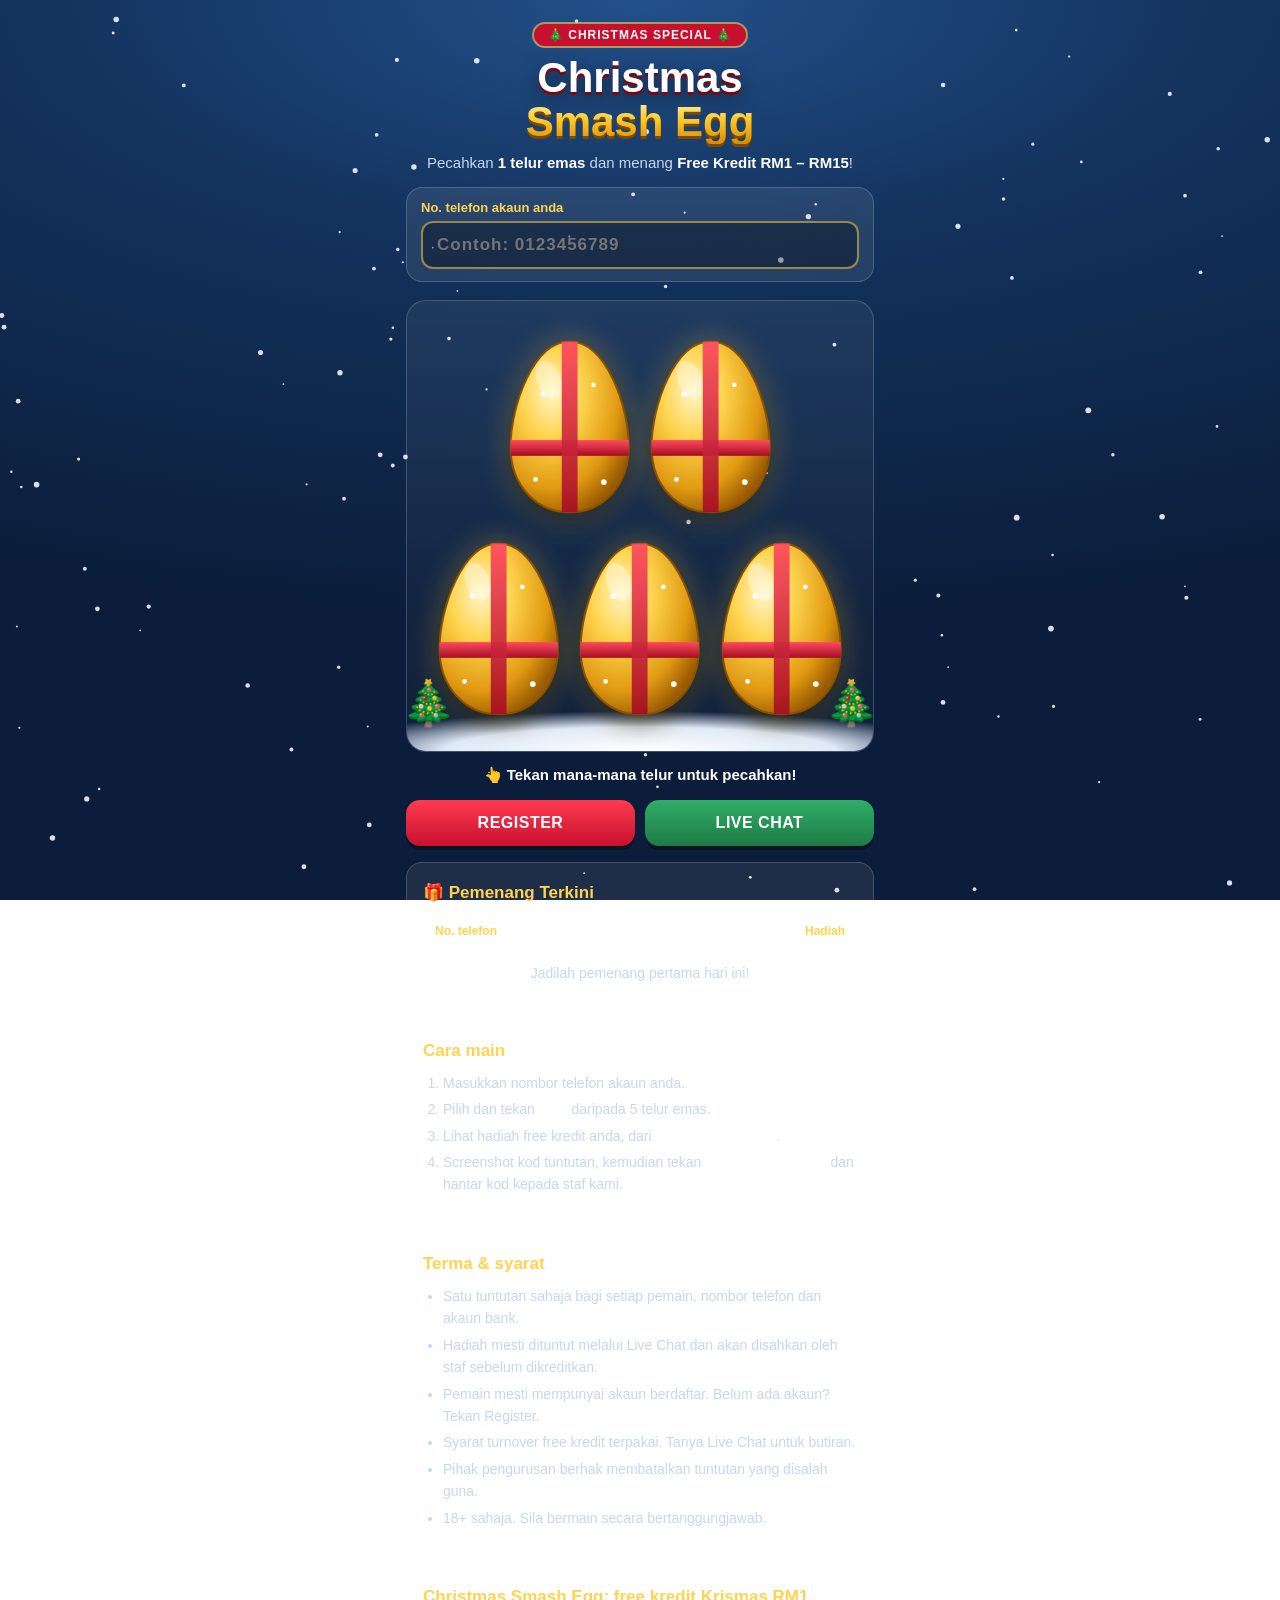
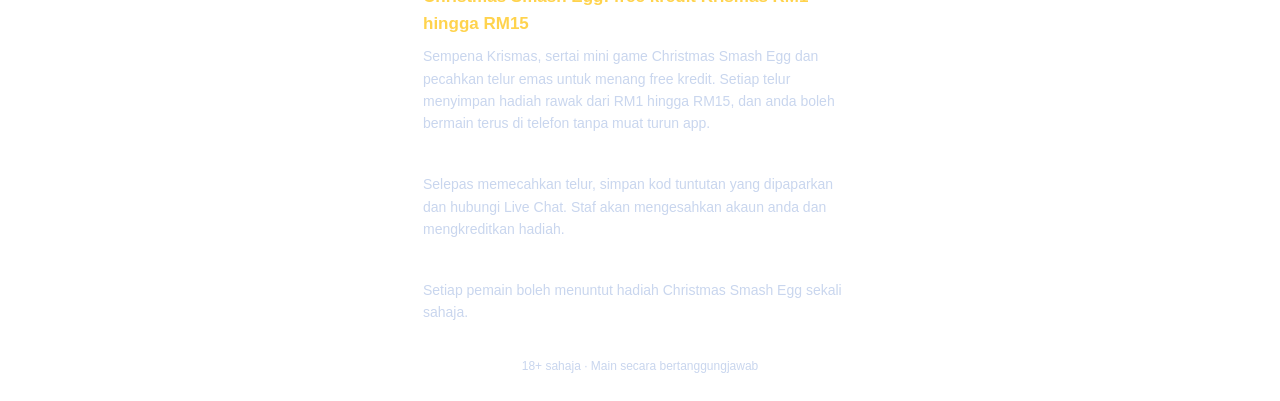
==== index.html @ 94549785 "Add backend: player list, one claim per phone, server-side prizes, admin page Co-Authored-By: Claude" ====
<!DOCTYPE html>
<html lang="ms">
<head>
  <meta charset="UTF-8">
  <meta name="viewport" content="width=device-width, initial-scale=1, viewport-fit=cover">
  <title>Christmas Smash Egg – Menang Free Kredit RM1 hingga RM15</title>
  <meta name="description" content="Main Christmas Smash Egg: pecahkan satu telur emas Krismas dan menang free kredit RM1 hingga RM15. Tuntut hadiah anda melalui Live Chat. Satu tuntutan bagi setiap pemain.">
  <meta name="robots" content="index, follow">
  <meta property="og:type" content="website">
  <meta property="og:title" content="Christmas Smash Egg – Menang Free Kredit RM1 hingga RM15">
  <meta property="og:description" content="Pecahkan telur emas Krismas dan menang free kredit RM1 hingga RM15.">
  <meta name="theme-color" content="#0b1d3a">
  <link rel="icon" href="data:image/svg+xml,%3Csvg xmlns='http://www.w3.org/2000/svg' viewBox='0 0 100 140'%3E%3Cpath d='M50 5C78 5 95 55 95 85c0 30-20 50-45 50S5 115 5 85C5 55 22 5 50 5z' fill='%23f5c242'/%3E%3Crect x='5' y='70' width='90' height='14' fill='%23c8102e'/%3E%3C/svg%3E">
  <link rel="stylesheet" href="styles.css">
</head>
<body>
  <canvas id="snow" aria-hidden="true"></canvas>

  <main class="app">
    <header class="top">
      <div class="brand" id="brand"></div>
      <p class="kicker">🎄 CHRISTMAS SPECIAL 🎄</p>
      <h1>Christmas <span>Smash Egg</span></h1>
      <p class="sub">Pecahkan <b>1 telur emas</b> dan menang <b>Free Kredit RM1 – RM15</b>!</p>
    </header>

    <!-- Shared gradients for the eggs. -->
    <svg width="0" height="0" class="defs" aria-hidden="true">
      <defs>
        <radialGradient id="gold" cx="35%" cy="30%" r="75%">
          <stop offset="0" stop-color="#fff6c7"/>
          <stop offset=".35" stop-color="#ffd34d"/>
          <stop offset=".75" stop-color="#e09a12"/>
          <stop offset="1" stop-color="#9a5a00"/>
        </radialGradient>
        <linearGradient id="ribbon" x1="0" y1="0" x2="0" y2="1">
          <stop offset="0" stop-color="#ff4a5f"/>
          <stop offset="1" stop-color="#a50d22"/>
        </linearGradient>
        <clipPath id="topHalf"><path d="M0 0H100V68L88 76 76 64 64 78 52 63 40 77 28 64 16 76 0 66Z"/></clipPath>
        <clipPath id="bottomHalf"><path d="M0 66L16 76 28 64 40 77 52 63 64 78 76 64 88 76 100 68V140H0Z"/></clipPath>
        <g id="eggArt">
          <path d="M50 5C78 5 95 55 95 85c0 30-20 50-45 50S5 115 5 85C5 55 22 5 50 5z" fill="url(#gold)" stroke="#8a5200" stroke-width="1.5"/>
          <rect x="5" y="80" width="90" height="12" fill="url(#ribbon)"/>
          <rect x="44" y="5" width="12" height="130" fill="url(#ribbon)" opacity=".92"/>
          <circle cx="30" cy="45" r="2.2" fill="#fff"/><circle cx="68" cy="38" r="1.8" fill="#fff"/>
          <circle cx="24" cy="110" r="1.8" fill="#fff"/><circle cx="76" cy="112" r="2.2" fill="#fff"/>
          <ellipse cx="34" cy="34" rx="9" ry="15" fill="#fff" opacity=".35" transform="rotate(-20 34 34)"/>
        </g>
      </defs>
    </svg>

    <p class="demo" id="demo" hidden>MOD PRATONTON: semua nombor boleh main dan hadiah tidak disimpan.</p>

    <form class="phone" id="phoneForm" novalidate>
      <label for="phone">No. telefon akaun anda</label>
      <input id="phone" type="tel" inputmode="numeric" autocomplete="tel" placeholder="Contoh: 0123456789" maxlength="13">
      <p class="phone-err" id="phoneErr" role="alert"></p>
    </form>

    <section class="stage" id="stage" aria-label="Pilih satu telur">
      <div class="tree left" aria-hidden="true">🎄</div>
      <div class="tree right" aria-hidden="true">🎄</div>
      <div class="eggs" id="eggs">
        <button class="egg" type="button" data-i="0" aria-label="Pecahkan telur 1"></button>
        <button class="egg" type="button" data-i="1" aria-label="Pecahkan telur 2"></button>
        <button class="egg" type="button" data-i="2" aria-label="Pecahkan telur 3"></button>
        <button class="egg" type="button" data-i="3" aria-label="Pecahkan telur 4"></button>
        <button class="egg" type="button" data-i="4" aria-label="Pecahkan telur 5"></button>
      </div>
      <svg class="hammer" id="hammer" viewBox="0 0 120 120" aria-hidden="true">
        <rect x="52" y="40" width="12" height="74" rx="5" fill="#8b4a1c" stroke="#5a2d0c" stroke-width="2"/>
        <rect x="18" y="14" width="80" height="34" rx="8" fill="#c8102e" stroke="#7a0712" stroke-width="2"/>
        <rect x="18" y="14" width="14" height="34" rx="5" fill="#ffd34d"/>
        <rect x="84" y="14" width="14" height="34" rx="5" fill="#ffd34d"/>
        <circle cx="58" cy="31" r="6" fill="#fff"/>
      </svg>
      <div class="ground" aria-hidden="true"></div>
    </section>

    <p class="status" id="status" role="status">👆 Tekan mana-mana telur untuk pecahkan!</p>

    <section class="claimed" id="claimed" hidden>
      <p>Anda sudah smash telur Krismas.</p>
      <p class="claimed-prize">Hadiah anda: <b id="claimedAmount"></b></p>
      <p>No. telefon: <b id="claimedPhone"></b></p>
      <p>Kod tuntutan: <b id="claimedCode" class="code"></b></p>
      <a class="btn gold" id="claimedBtn" target="_blank" rel="noopener">CLAIM AT LIVE CHAT</a>
      <button class="other" type="button" id="otherNumber">Guna nombor telefon lain</button>
    </section>

    <div class="actions">
      <a class="btn red" id="registerBtn" target="_blank" rel="noopener">REGISTER</a>
      <a class="btn green" id="chatBtn" target="_blank" rel="noopener">LIVE CHAT</a>
    </div>

    <section class="card winners" aria-labelledby="winnersTitle">
      <h2 id="winnersTitle">🎁 Pemenang Terkini</h2>
      <div class="win-head"><span>No. telefon</span><span>Hadiah</span></div>
      <div class="win-window"><ul class="win-list" id="winList"></ul></div>
      <p class="win-empty" id="winEmpty" hidden>Jadilah pemenang pertama hari ini!</p>
    </section>

    <section class="card how">
      <h2>Cara main</h2>
      <ol>
        <li>Masukkan nombor telefon akaun anda.</li>
        <li>Pilih dan tekan <b>satu</b> daripada 5 telur emas.</li>
        <li>Lihat hadiah free kredit anda, dari <b>RM1 hingga RM15</b>.</li>
        <li>Screenshot kod tuntutan, kemudian tekan <b>Claim at Live Chat</b> dan hantar kod kepada staf kami.</li>
      </ol>
    </section>

    <section class="card terms">
      <h2>Terma &amp; syarat</h2>
      <ul>
        <li>Satu tuntutan sahaja bagi setiap pemain, nombor telefon dan akaun bank.</li>
        <li>Hadiah mesti dituntut melalui Live Chat dan akan disahkan oleh staf sebelum dikreditkan.</li>
        <li>Pemain mesti mempunyai akaun berdaftar. Belum ada akaun? Tekan Register.</li>
        <li>Syarat turnover free kredit terpakai. Tanya Live Chat untuk butiran.</li>
        <li>Pihak pengurusan berhak membatalkan tuntutan yang disalah guna.</li>
        <li>18+ sahaja. Sila bermain secara bertanggungjawab.</li>
      </ul>
    </section>

    <section class="card seo">
      <h2>Christmas Smash Egg: free kredit Krismas RM1 hingga RM15</h2>
      <p>Sempena Krismas, sertai mini game Christmas Smash Egg dan pecahkan telur emas untuk menang free kredit. Setiap telur menyimpan hadiah rawak dari RM1 hingga RM15, dan anda boleh bermain terus di telefon tanpa muat turun app.</p>
      <h3>Bagaimana cara tuntut free kredit Krismas?</h3>
      <p>Selepas memecahkan telur, simpan kod tuntutan yang dipaparkan dan hubungi Live Chat. Staf akan mengesahkan akaun anda dan mengkreditkan hadiah.</p>
      <h3>Berapa kali boleh main?</h3>
      <p>Setiap pemain boleh menuntut hadiah Christmas Smash Egg sekali sahaja.</p>
    </section>

    <footer class="foot">18+ sahaja · Main secara bertanggungjawab</footer>
  </main>

  <!-- Prize pop-up -->
  <div class="modal" id="modal" hidden>
    <div class="modal-box" role="dialog" aria-modal="true" aria-labelledby="modalTitle">
      <p class="modal-kicker">🎉 TAHNIAH! 🎉</p>
      <h2 id="modalTitle">Anda menang</h2>
      <p class="prize" id="prize">RM0</p>
      <p class="modal-sub">Free Kredit Krismas</p>
      <p class="code-line">No. telefon: <b id="modalPhone"></b></p>
      <p class="code-line">Kod tuntutan: <b id="code" class="code"></b></p>
      <p class="hint">Screenshot skrin ini dan hantar kod kepada Live Chat untuk tuntut.</p>
      <a class="btn gold" id="claimBtn" target="_blank" rel="noopener">CLAIM AT LIVE CHAT</a>
      <button class="close" type="button" id="closeModal">Tutup</button>
    </div>
  </div>

  <div class="fx" id="fx" aria-hidden="true"></div>

  <script src="config.js"></script>
  <script src="game.js"></script>
</body>
</html>
---- styles.css ----
:root {
  --night: #0b1d3a;
  --night-2: #13325c;
  --red: #c8102e;
  --red-dark: #7a0712;
  --green: #1d7a46;
  --gold: #ffd34d;
  --gold-grad: linear-gradient(180deg, #fff2a8, #ffc928 45%, #d98a00);
  --text: #fff;
  --muted: #c9d6ee;
  --card: rgba(255, 255, 255, .08);
  --line: rgba(255, 255, 255, .18);
}

* { box-sizing: border-box; margin: 0; padding: 0; }
body {
  min-height: 100vh;
  font-family: "Segoe UI", Arial, Helvetica, sans-serif;
  color: var(--text);
  background: radial-gradient(120% 70% at 50% 0%, #22508a 0%, var(--night-2) 40%, var(--night) 100%) fixed;
  -webkit-tap-highlight-color: transparent;
}
a { color: inherit; text-decoration: none; }
button { font: inherit; color: inherit; border: 0; background: none; cursor: pointer; }
.defs { position: absolute; }

#snow { position: fixed; inset: 0; width: 100%; height: 100%; pointer-events: none; z-index: 0; }

.app { position: relative; z-index: 1; max-width: 500px; margin: 0 auto; padding: 18px 16px calc(28px + env(safe-area-inset-bottom)); }

/* ---------- Header ---------- */
.top { text-align: center; }
.brand { min-height: 0; margin-bottom: 6px; font-size: 22px; font-weight: 900; letter-spacing: 1px; color: var(--gold); }
.brand img { height: 52px; width: auto; margin: 0 auto; display: block; }
.kicker { display: inline-block; padding: 4px 14px; border-radius: 20px; background: var(--red); font-size: 12px; font-weight: 800; letter-spacing: 1px; box-shadow: 0 0 0 2px rgba(255, 211, 77, .6); }
h1 { margin-top: 10px; font-size: clamp(30px, 9vw, 42px); font-weight: 900; line-height: 1.05; text-shadow: 0 3px 0 var(--red-dark), 0 6px 18px rgba(0, 0, 0, .5); }
h1 span { display: block; background: var(--gold-grad); -webkit-background-clip: text; background-clip: text; color: transparent; text-shadow: none; filter: drop-shadow(0 3px 0 #7a4a00); }
.sub { margin-top: 10px; font-size: 15px; color: var(--muted); }
.sub b { color: #fff; }

/* ---------- Stage ---------- */
.stage { position: relative; margin-top: 18px; padding: 34px 6px 26px; border-radius: 20px; background: linear-gradient(180deg, rgba(255, 255, 255, .06), rgba(255, 255, 255, .02)); border: 1px solid var(--line); overflow: hidden; }
.tree { position: absolute; bottom: 22px; font-size: 44px; opacity: .9; }
.tree.left { left: -6px; }
.tree.right { right: -6px; }
.ground { position: absolute; left: 0; right: 0; bottom: 0; height: 40px; background: radial-gradient(70% 100% at 50% 100%, #fff 0%, #dfe9f7 60%, rgba(223, 233, 247, 0) 100%); }
/* 5 eggs: 2 on the first row, 3 on the second. */
.eggs { position: relative; z-index: 2; display: grid; grid-template-columns: repeat(6, minmax(0, 1fr)); column-gap: 10px; row-gap: 14px; padding: 0 20px; }
.egg { grid-column: span 2; }
.egg:nth-child(1) { grid-column: 2 / 4; }
.egg:nth-child(2) { grid-column: 4 / 6; }
.egg:nth-child(4) { animation-delay: 1.2s; }
.egg:nth-child(5) { animation-delay: 1.6s; }

.egg { position: relative; display: block; width: 100%; aspect-ratio: 100 / 140; transition: transform .15s, opacity .4s, filter .4s; animation: float 2.6s ease-in-out infinite; }
.egg:nth-child(2) { animation-delay: .4s; }
.egg:nth-child(3) { animation-delay: .8s; }
.egg svg { width: 100%; height: 100%; overflow: visible; filter: drop-shadow(0 8px 10px rgba(0, 0, 0, .45)) drop-shadow(0 0 14px rgba(255, 211, 77, .35)); }
.egg:not(:disabled):hover { transform: translateY(-4px) scale(1.04); }
.egg:focus-visible { outline: 3px solid var(--gold); outline-offset: 4px; border-radius: 50%; }
.egg:disabled { cursor: default; }
.egg.picked { animation: none; }
.egg.faded { opacity: .35; filter: grayscale(.6); animation: none; }
@keyframes float { 50% { transform: translateY(-6px); } }

.crack { stroke-dasharray: 60; stroke-dashoffset: 60; transition: stroke-dashoffset .18s; }
.egg.crack1 .c1, .egg.crack2 .c1, .egg.crack2 .c2, .egg.crack3 .c1, .egg.crack3 .c2, .egg.crack3 .c3 { stroke-dashoffset: 0; }
.egg.shake { animation: shake .26s; }
@keyframes shake { 20% { transform: rotate(-7deg); } 45% { transform: rotate(6deg); } 70% { transform: rotate(-3deg); } }

.half { transform-box: fill-box; transition: transform .6s cubic-bezier(.2, .8, .3, 1), opacity .6s; }
/* The whole egg shows until it breaks; the two halves take over after. */
.half { visibility: hidden; }
.egg.broken .half { visibility: visible; }
.egg.broken .whole, .egg.broken .cracks { visibility: hidden; }
.egg.broken .half.top { transform-origin: 0% 100%; transform: translate(-14px, -34px) rotate(-38deg); }
.egg.broken .half.bottom { transform: translateY(4px); }
.egg.broken::after { content: ""; position: absolute; left: 50%; top: 48%; width: 120%; aspect-ratio: 1; transform: translate(-50%, -50%); border-radius: 50%; background: radial-gradient(circle, rgba(255, 240, 160, .85), rgba(255, 211, 77, .25) 45%, transparent 70%); z-index: -1; animation: glow 1.6s ease-in-out infinite alternate; }
@keyframes glow { to { opacity: .55; transform: translate(-50%, -50%) scale(1.1); } }

.hammer { position: absolute; z-index: 3; opacity: 0; pointer-events: none; transform-origin: 20% 90%; transform: rotate(35deg); transition: opacity .2s; filter: drop-shadow(0 6px 6px rgba(0, 0, 0, .4)); }
.hammer.show { opacity: 1; }
.hammer.swing { animation: swing .4s ease-in; }
@keyframes swing { 0% { transform: rotate(35deg); } 50% { transform: rotate(-35deg); } 60% { transform: rotate(-30deg); } 100% { transform: rotate(35deg); } }

/* ---------- Phone field ---------- */
.phone { margin-top: 16px; padding: 12px 14px; border-radius: 16px; background: var(--card); border: 1px solid var(--line); }
.phone label { display: block; margin-bottom: 6px; font-size: 13px; font-weight: 800; color: var(--gold); }
.phone input { width: 100%; padding: 12px 14px; border-radius: 12px; border: 2px solid rgba(255, 211, 77, .55); background: rgba(0, 0, 0, .3); color: #fff; font-size: 17px; font-weight: 700; letter-spacing: 1px; outline: none; }
.phone input:focus { border-color: var(--gold); box-shadow: 0 0 0 3px rgba(255, 211, 77, .25); }
.phone input:disabled { opacity: .75; }
.phone-err { margin-top: 6px; font-size: 13px; color: #ffb3bd; }
.phone-err:empty { display: none; }
.phone.nudge { animation: nudge .35s; }
@keyframes nudge { 25% { transform: translateX(-6px); } 75% { transform: translateX(6px); } }

/* ---------- Recent winners ---------- */
.win-head, .win-list li { display: flex; justify-content: space-between; align-items: center; padding: 8px 12px; }
.win-head { font-size: 12px; font-weight: 800; color: var(--gold); border-bottom: 1px solid var(--line); }
.win-window { max-height: 200px; overflow: hidden; }
.win-window[hidden] { display: none; }
.win-list { list-style: none; padding: 0; }
.win-list li { margin: 0; border-bottom: 1px dashed rgba(255, 255, 255, .12); font-size: 15px; color: #fff; font-family: Consolas, "Segoe UI", monospace; }
.win-list li b { color: var(--gold); font-size: 16px; }
.win-list li.you { background: rgba(255, 211, 77, .15); border-radius: 10px; }
.win-list em { margin-left: 6px; padding: 1px 8px; border-radius: 8px; background: var(--red); font-style: normal; font-size: 11px; font-family: "Segoe UI", Arial, sans-serif; }
.win-list.scroll { animation: ticker linear infinite; }
@keyframes ticker { to { transform: translateY(-50%); } }
.win-empty { padding: 12px 0 2px; text-align: center; }

.status { margin-top: 14px; text-align: center; font-size: 15px; font-weight: 700; }

/* ---------- Buttons ---------- */
.btn { display: block; padding: 14px 10px; border-radius: 14px; text-align: center; font-size: 16px; font-weight: 900; letter-spacing: .5px; box-shadow: 0 4px 0 rgba(0, 0, 0, .35); transition: transform .1s; }
.btn:active { transform: translateY(2px); box-shadow: 0 2px 0 rgba(0, 0, 0, .35); }
.btn.gold { background: var(--gold-grad); color: #5a2d00; }
.btn.red { background: linear-gradient(180deg, #ff3b50, var(--red)); }
.btn.green { background: linear-gradient(180deg, #2fae66, var(--green)); }
.actions { display: grid; grid-template-columns: 1fr 1fr; gap: 10px; margin-top: 16px; }

.claimed { margin-top: 14px; padding: 14px; border-radius: 16px; text-align: center; background: rgba(200, 16, 46, .25); border: 1px solid rgba(255, 211, 77, .5); font-size: 14px; display: grid; gap: 6px; }
.claimed[hidden] { display: none; }
.claimed-prize b { font-size: 22px; color: var(--gold); }
.code { padding: 2px 8px; border-radius: 6px; background: rgba(0, 0, 0, .35); font-family: Consolas, monospace; letter-spacing: 1px; color: var(--gold); }
.claimed .btn { margin-top: 6px; }

/* ---------- Info cards ---------- */
.card { margin-top: 16px; padding: 16px; border-radius: 16px; background: var(--card); border: 1px solid var(--line); font-size: 14px; line-height: 1.6; color: var(--muted); }
.card h2 { margin-bottom: 8px; font-size: 17px; color: var(--gold); }
.card h3 { margin: 12px 0 4px; font-size: 14px; color: #fff; }
.card ol, .card ul { padding-left: 20px; }
.card li { margin-bottom: 4px; }
.card b { color: #fff; }
.foot { margin-top: 18px; text-align: center; font-size: 12px; color: var(--muted); }

/* ---------- Prize pop-up ---------- */
.modal { position: fixed; inset: 0; z-index: 20; display: grid; place-items: center; padding: 16px; background: rgba(4, 10, 24, .75); }
.modal[hidden] { display: none; }
.modal-box { position: relative; width: 100%; max-width: 360px; padding: 26px 20px 18px; border-radius: 22px; text-align: center; background: linear-gradient(180deg, #d4143a, #7a0712); border: 3px solid var(--gold); box-shadow: 0 0 0 6px rgba(255, 211, 77, .25), 0 20px 50px rgba(0, 0, 0, .6); animation: pop .45s cubic-bezier(.2, 1.4, .4, 1); }
@keyframes pop { from { transform: scale(.6); opacity: 0; } }
.modal-kicker { font-size: 14px; font-weight: 900; letter-spacing: 1px; color: var(--gold); }
.modal-box h2 { margin-top: 4px; font-size: 20px; }
.prize { margin: 6px 0 0; font-size: 64px; font-weight: 900; line-height: 1; background: var(--gold-grad); -webkit-background-clip: text; background-clip: text; color: transparent; filter: drop-shadow(0 3px 0 #5a2d00); }
.modal-sub { font-size: 15px; font-weight: 700; }
.code-line { margin-top: 14px; font-size: 14px; }
.hint { margin: 8px 0 14px; font-size: 12.5px; color: #ffe1e5; }
.close { margin-top: 10px; padding: 8px 20px; font-size: 14px; color: #ffe1e5; text-decoration: underline; }

/* ---------- Effects ---------- */
.fx { position: fixed; inset: 0; pointer-events: none; z-index: 15; }
.bit { position: fixed; width: 14px; height: 14px; margin: -7px 0 0 -7px; animation: fly 1.2s cubic-bezier(.2, .7, .4, 1) forwards; }
.bit.coin { border-radius: 50%; background: radial-gradient(circle at 35% 35%, #fff6c7, #ffc928 50%, #b37400); }
.bit.star { width: auto; height: auto; font-size: 16px; color: #fff3b0; }
@keyframes fly { to { transform: translate(var(--dx), calc(var(--dy) + 140px)) rotate(360deg); opacity: 0; } }
.pop-amount { position: fixed; transform: translate(-50%, -50%); font-size: 34px; font-weight: 900; color: var(--gold); text-shadow: 0 3px 0 #5a2d00, 0 0 18px rgba(255, 211, 77, .8); animation: rise 1.6s ease-out forwards; }
@keyframes rise { to { transform: translate(-50%, -150%); opacity: 0; } }

@media (prefers-reduced-motion: reduce) {
  .egg, .egg.shake, .egg.broken::after { animation: none; }
  .half, .crack { transition: none; }
}

.demo { margin-top: 12px; padding: 8px 12px; border-radius: 10px; background: #ffd34d; color: #5a2d00; font-size: 12.5px; font-weight: 800; text-align: center; }
.demo[hidden] { display: none; }
.other { margin-top: 4px; padding: 6px; font-size: 13px; color: var(--muted); text-decoration: underline; }
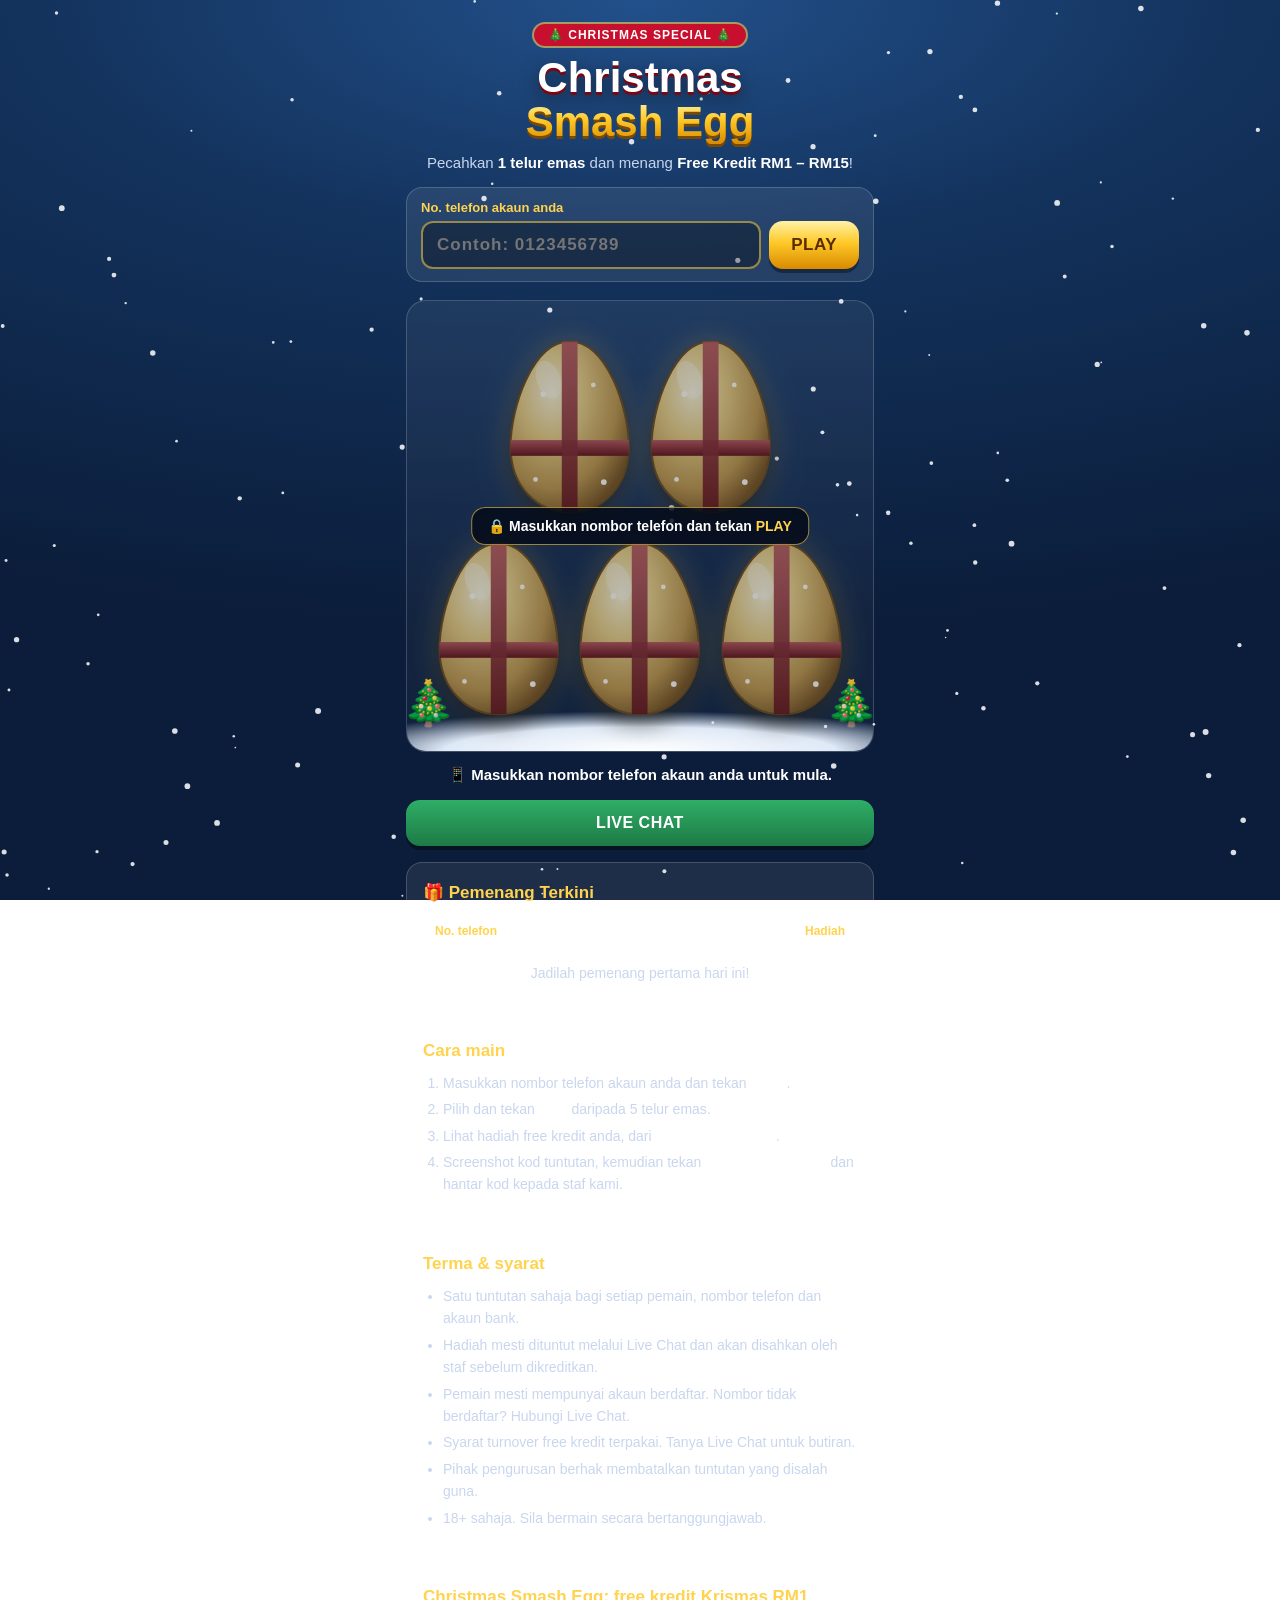
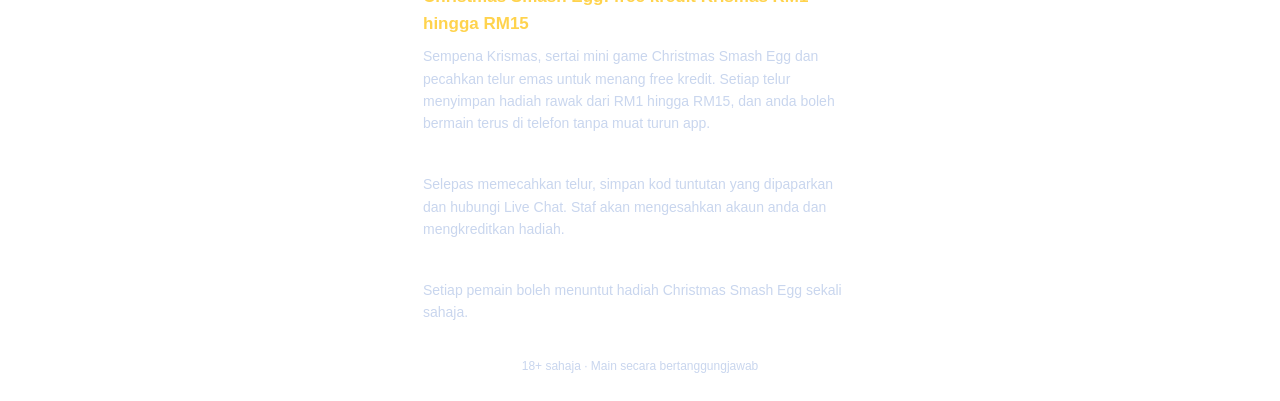
==== commit 4c25fcfb: "PLAY button verifies number before eggs unlock; Live Chat to ggc365.space; remove Register Co-Author" ====
--- a/index.html
+++ b/index.html
@@ -54,11 +54,15 @@
 
     <form class="phone" id="phoneForm" novalidate>
       <label for="phone">No. telefon akaun anda</label>
-      <input id="phone" type="tel" inputmode="numeric" autocomplete="tel" placeholder="Contoh: 0123456789" maxlength="13">
+      <div class="phone-row">
+        <input id="phone" type="tel" inputmode="numeric" autocomplete="tel" placeholder="Contoh: 0123456789" maxlength="13">
+        <button class="btn gold play" id="playBtn" type="submit">PLAY</button>
+      </div>
       <p class="phone-err" id="phoneErr" role="alert"></p>
     </form>
 
-    <section class="stage" id="stage" aria-label="Pilih satu telur">
+    <section class="stage locked" id="stage" aria-label="Pilih satu telur">
+      <div class="lock-note" id="lockNote">🔒 Masukkan nombor telefon dan tekan <b>PLAY</b></div>
       <div class="tree left" aria-hidden="true">🎄</div>
       <div class="tree right" aria-hidden="true">🎄</div>
       <div class="eggs" id="eggs">
@@ -78,7 +82,7 @@
       <div class="ground" aria-hidden="true"></div>
     </section>
 
-    <p class="status" id="status" role="status">👆 Tekan mana-mana telur untuk pecahkan!</p>
+    <p class="status" id="status" role="status">📱 Masukkan nombor telefon akaun anda untuk mula.</p>
 
     <section class="claimed" id="claimed" hidden>
       <p>Anda sudah smash telur Krismas.</p>
@@ -89,8 +93,7 @@
       <button class="other" type="button" id="otherNumber">Guna nombor telefon lain</button>
     </section>
 
-    <div class="actions">
-      <a class="btn red" id="registerBtn" target="_blank" rel="noopener">REGISTER</a>
+    <div class="actions single">
       <a class="btn green" id="chatBtn" target="_blank" rel="noopener">LIVE CHAT</a>
     </div>
 
@@ -104,7 +107,7 @@
     <section class="card how">
       <h2>Cara main</h2>
       <ol>
-        <li>Masukkan nombor telefon akaun anda.</li>
+        <li>Masukkan nombor telefon akaun anda dan tekan <b>PLAY</b>.</li>
         <li>Pilih dan tekan <b>satu</b> daripada 5 telur emas.</li>
         <li>Lihat hadiah free kredit anda, dari <b>RM1 hingga RM15</b>.</li>
         <li>Screenshot kod tuntutan, kemudian tekan <b>Claim at Live Chat</b> dan hantar kod kepada staf kami.</li>
@@ -116,7 +119,7 @@
       <ul>
         <li>Satu tuntutan sahaja bagi setiap pemain, nombor telefon dan akaun bank.</li>
         <li>Hadiah mesti dituntut melalui Live Chat dan akan disahkan oleh staf sebelum dikreditkan.</li>
-        <li>Pemain mesti mempunyai akaun berdaftar. Belum ada akaun? Tekan Register.</li>
+        <li>Pemain mesti mempunyai akaun berdaftar. Nombor tidak berdaftar? Hubungi Live Chat.</li>
         <li>Syarat turnover free kredit terpakai. Tanya Live Chat untuk butiran.</li>
         <li>Pihak pengurusan berhak membatalkan tuntutan yang disalah guna.</li>
         <li>18+ sahaja. Sila bermain secara bertanggungjawab.</li>
--- a/styles.css
+++ b/styles.css
@@ -163,3 +163,15 @@
 .demo { margin-top: 12px; padding: 8px 12px; border-radius: 10px; background: #ffd34d; color: #5a2d00; font-size: 12.5px; font-weight: 800; text-align: center; }
 .demo[hidden] { display: none; }
 .other { margin-top: 4px; padding: 6px; font-size: 13px; color: var(--muted); text-decoration: underline; }
+
+/* ---------- PLAY button and locked eggs ---------- */
+.phone-row { display: flex; gap: 8px; }
+.phone-row input { flex: 1; min-width: 0; }
+.btn.play { flex-shrink: 0; padding: 12px 22px; font-size: 17px; }
+.btn.play:disabled { opacity: .6; }
+.stage.locked .eggs { filter: grayscale(.5) brightness(.75); }
+.stage.locked .egg { animation: none; }
+.lock-note { position: absolute; z-index: 4; left: 50%; top: 50%; transform: translate(-50%, -50%); width: max-content; max-width: 86%; padding: 10px 16px; border-radius: 14px; background: rgba(4, 10, 24, .82); border: 1px solid rgba(255, 211, 77, .6); text-align: center; font-size: 14px; font-weight: 700; }
+.lock-note b { color: var(--gold); }
+.lock-note[hidden] { display: none; }
+.actions.single { grid-template-columns: 1fr; }
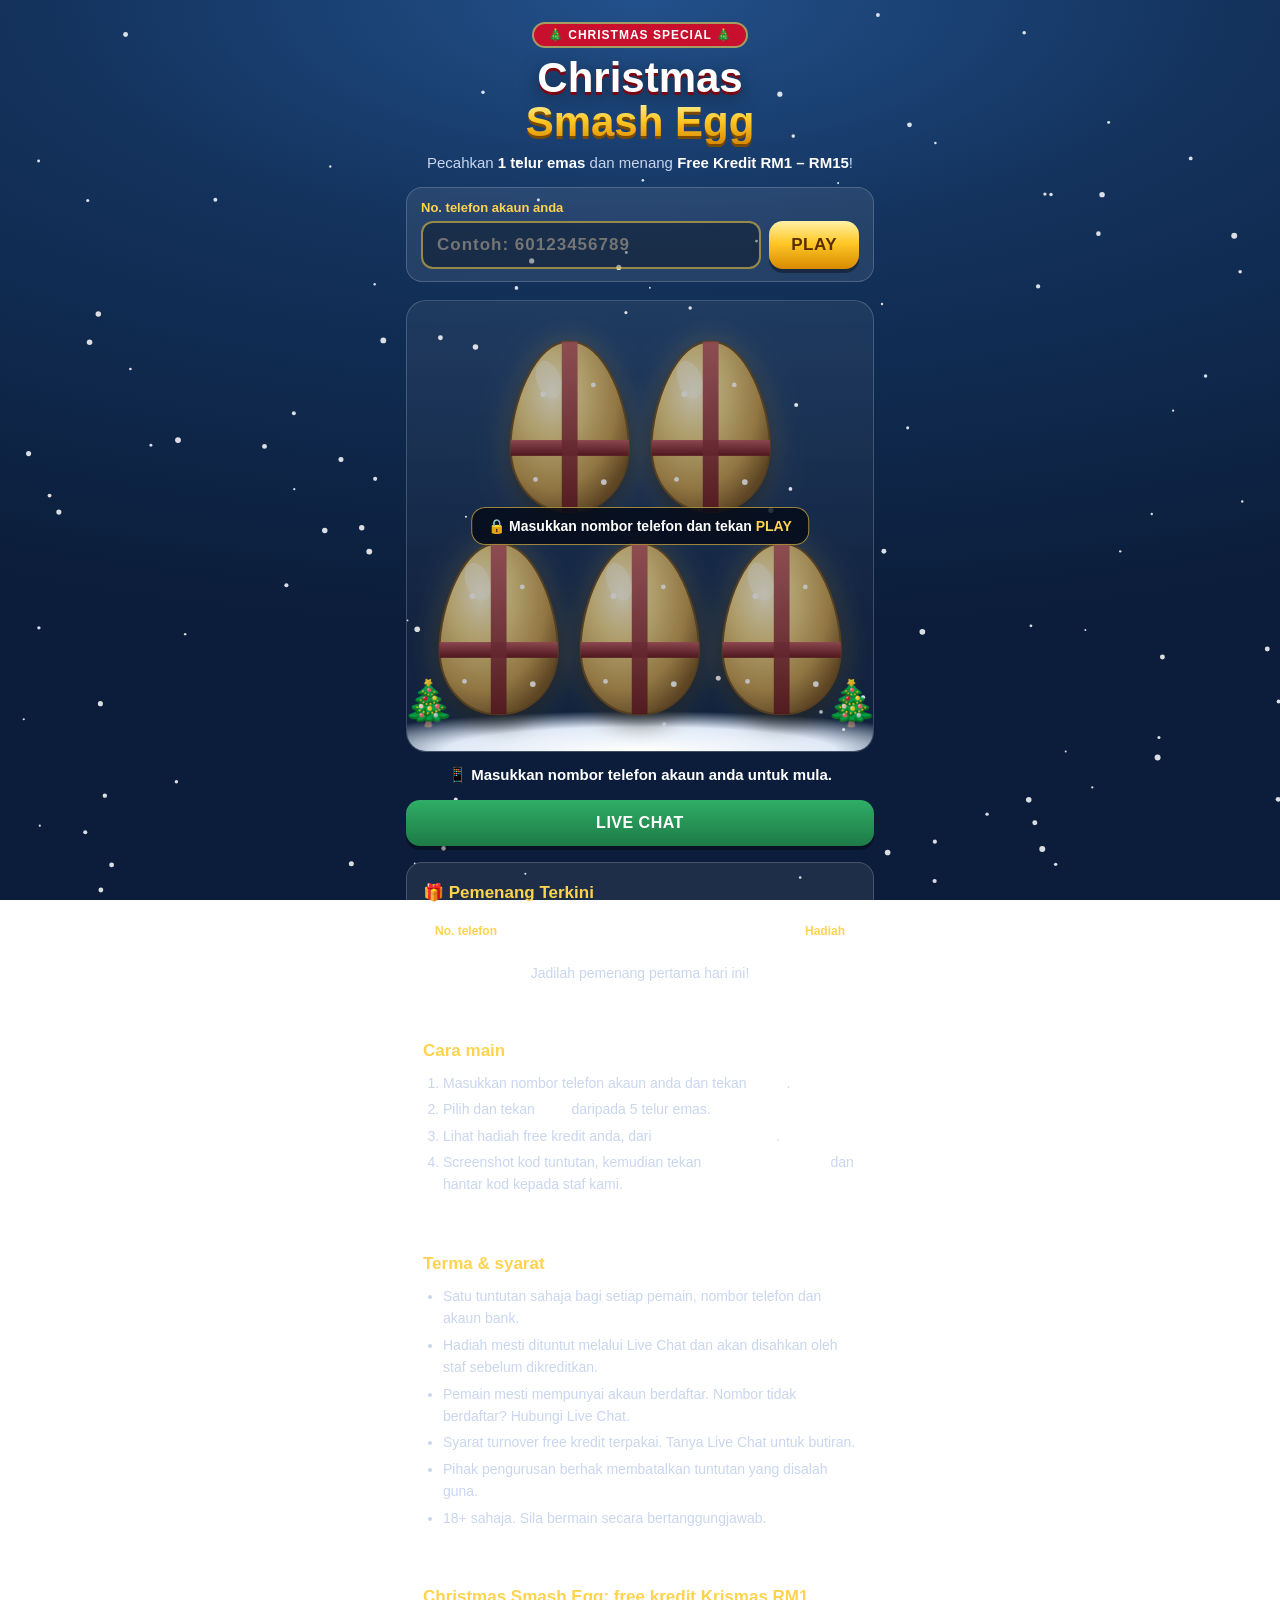
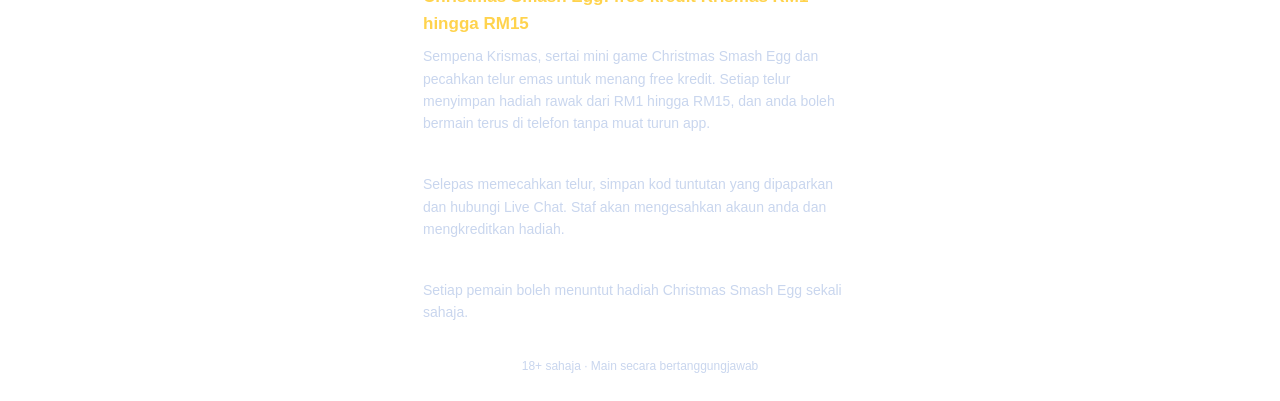
==== commit 29d59672: "Phone example starts with 60 Co-Authored-By: Claude Opus 5.5 <noreply@anthropic.com>" ====
--- a/index.html
+++ b/index.html
@@ -55,7 +55,7 @@
     <form class="phone" id="phoneForm" novalidate>
       <label for="phone">No. telefon akaun anda</label>
       <div class="phone-row">
-        <input id="phone" type="tel" inputmode="numeric" autocomplete="tel" placeholder="Contoh: 0123456789" maxlength="13">
+        <input id="phone" type="tel" inputmode="numeric" autocomplete="tel" placeholder="Contoh: 60123456789" maxlength="16">
         <button class="btn gold play" id="playBtn" type="submit">PLAY</button>
       </div>
       <p class="phone-err" id="phoneErr" role="alert"></p>
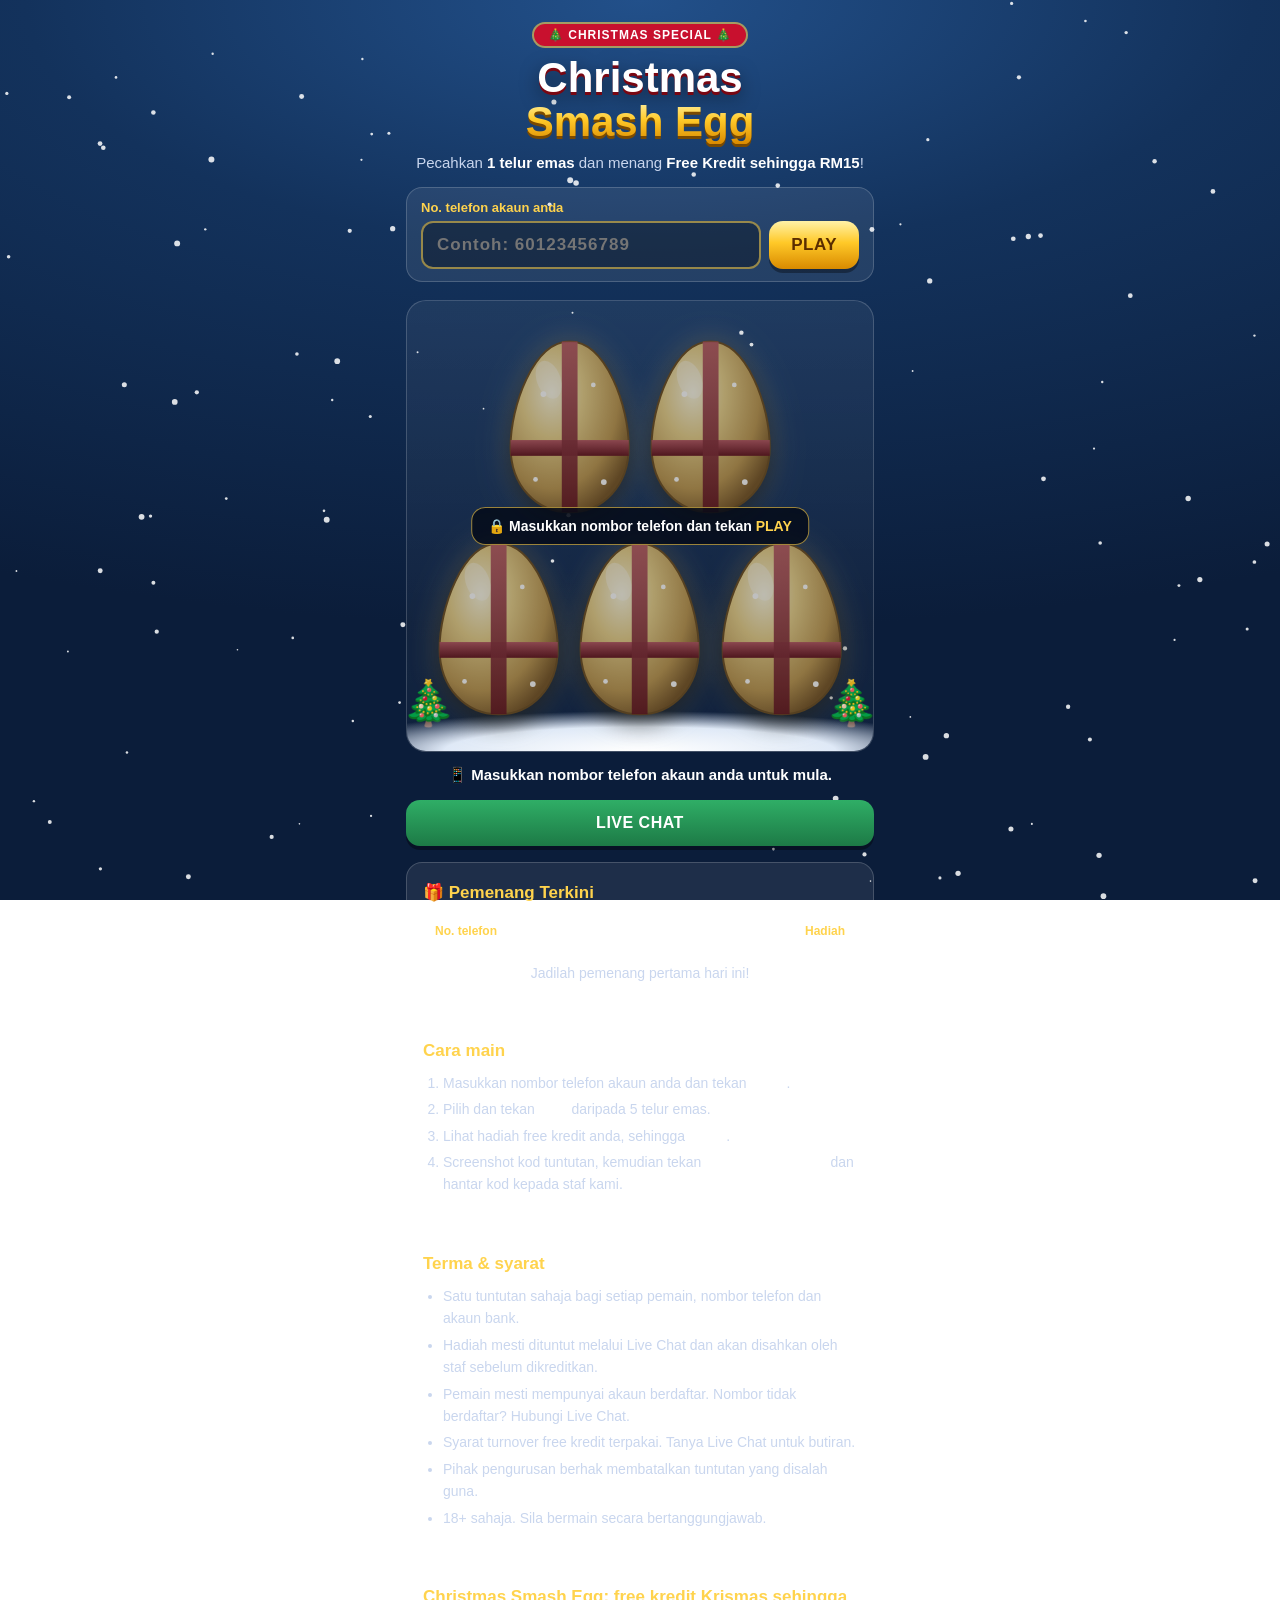
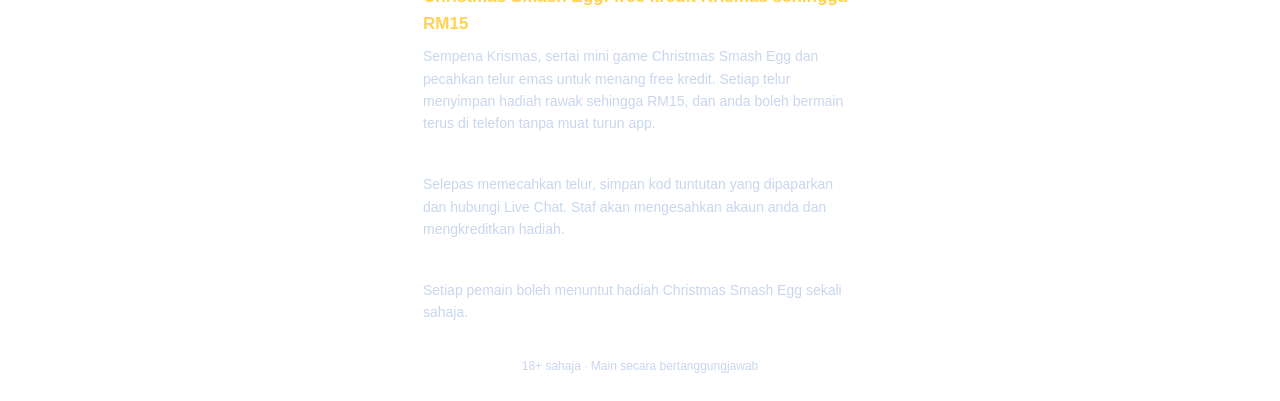
==== commit e43bac8f: "Prize wording: sehingga RM15 Co-Authored-By: Claude Opus 5.5 <noreply@anthropic.com>" ====
--- a/index.html
+++ b/index.html
@@ -3,12 +3,12 @@
 <head>
   <meta charset="UTF-8">
   <meta name="viewport" content="width=device-width, initial-scale=1, viewport-fit=cover">
-  <title>Christmas Smash Egg – Menang Free Kredit RM1 hingga RM15</title>
-  <meta name="description" content="Main Christmas Smash Egg: pecahkan satu telur emas Krismas dan menang free kredit RM1 hingga RM15. Tuntut hadiah anda melalui Live Chat. Satu tuntutan bagi setiap pemain.">
+  <title>Christmas Smash Egg – Menang Free Kredit Sehingga RM15</title>
+  <meta name="description" content="Main Christmas Smash Egg: pecahkan satu telur emas Krismas dan menang free kredit sehingga RM15. Tuntut hadiah anda melalui Live Chat. Satu tuntutan bagi setiap pemain.">
   <meta name="robots" content="index, follow">
   <meta property="og:type" content="website">
-  <meta property="og:title" content="Christmas Smash Egg – Menang Free Kredit RM1 hingga RM15">
-  <meta property="og:description" content="Pecahkan telur emas Krismas dan menang free kredit RM1 hingga RM15.">
+  <meta property="og:title" content="Christmas Smash Egg – Menang Free Kredit Sehingga RM15">
+  <meta property="og:description" content="Pecahkan telur emas Krismas dan menang free kredit sehingga RM15.">
   <meta name="theme-color" content="#0b1d3a">
   <link rel="icon" href="data:image/svg+xml,%3Csvg xmlns='http://www.w3.org/2000/svg' viewBox='0 0 100 140'%3E%3Cpath d='M50 5C78 5 95 55 95 85c0 30-20 50-45 50S5 115 5 85C5 55 22 5 50 5z' fill='%23f5c242'/%3E%3Crect x='5' y='70' width='90' height='14' fill='%23c8102e'/%3E%3C/svg%3E">
   <link rel="stylesheet" href="styles.css">
@@ -21,7 +21,7 @@
       <div class="brand" id="brand"></div>
       <p class="kicker">🎄 CHRISTMAS SPECIAL 🎄</p>
       <h1>Christmas <span>Smash Egg</span></h1>
-      <p class="sub">Pecahkan <b>1 telur emas</b> dan menang <b>Free Kredit RM1 – RM15</b>!</p>
+      <p class="sub">Pecahkan <b>1 telur emas</b> dan menang <b>Free Kredit sehingga RM15</b>!</p>
     </header>
 
     <!-- Shared gradients for the eggs. -->
@@ -109,7 +109,7 @@
       <ol>
         <li>Masukkan nombor telefon akaun anda dan tekan <b>PLAY</b>.</li>
         <li>Pilih dan tekan <b>satu</b> daripada 5 telur emas.</li>
-        <li>Lihat hadiah free kredit anda, dari <b>RM1 hingga RM15</b>.</li>
+        <li>Lihat hadiah free kredit anda, sehingga <b>RM15</b>.</li>
         <li>Screenshot kod tuntutan, kemudian tekan <b>Claim at Live Chat</b> dan hantar kod kepada staf kami.</li>
       </ol>
     </section>
@@ -127,8 +127,8 @@
     </section>
 
     <section class="card seo">
-      <h2>Christmas Smash Egg: free kredit Krismas RM1 hingga RM15</h2>
-      <p>Sempena Krismas, sertai mini game Christmas Smash Egg dan pecahkan telur emas untuk menang free kredit. Setiap telur menyimpan hadiah rawak dari RM1 hingga RM15, dan anda boleh bermain terus di telefon tanpa muat turun app.</p>
+      <h2>Christmas Smash Egg: free kredit Krismas sehingga RM15</h2>
+      <p>Sempena Krismas, sertai mini game Christmas Smash Egg dan pecahkan telur emas untuk menang free kredit. Setiap telur menyimpan hadiah rawak sehingga RM15, dan anda boleh bermain terus di telefon tanpa muat turun app.</p>
       <h3>Bagaimana cara tuntut free kredit Krismas?</h3>
       <p>Selepas memecahkan telur, simpan kod tuntutan yang dipaparkan dan hubungi Live Chat. Staf akan mengesahkan akaun anda dan mengkreditkan hadiah.</p>
       <h3>Berapa kali boleh main?</h3>
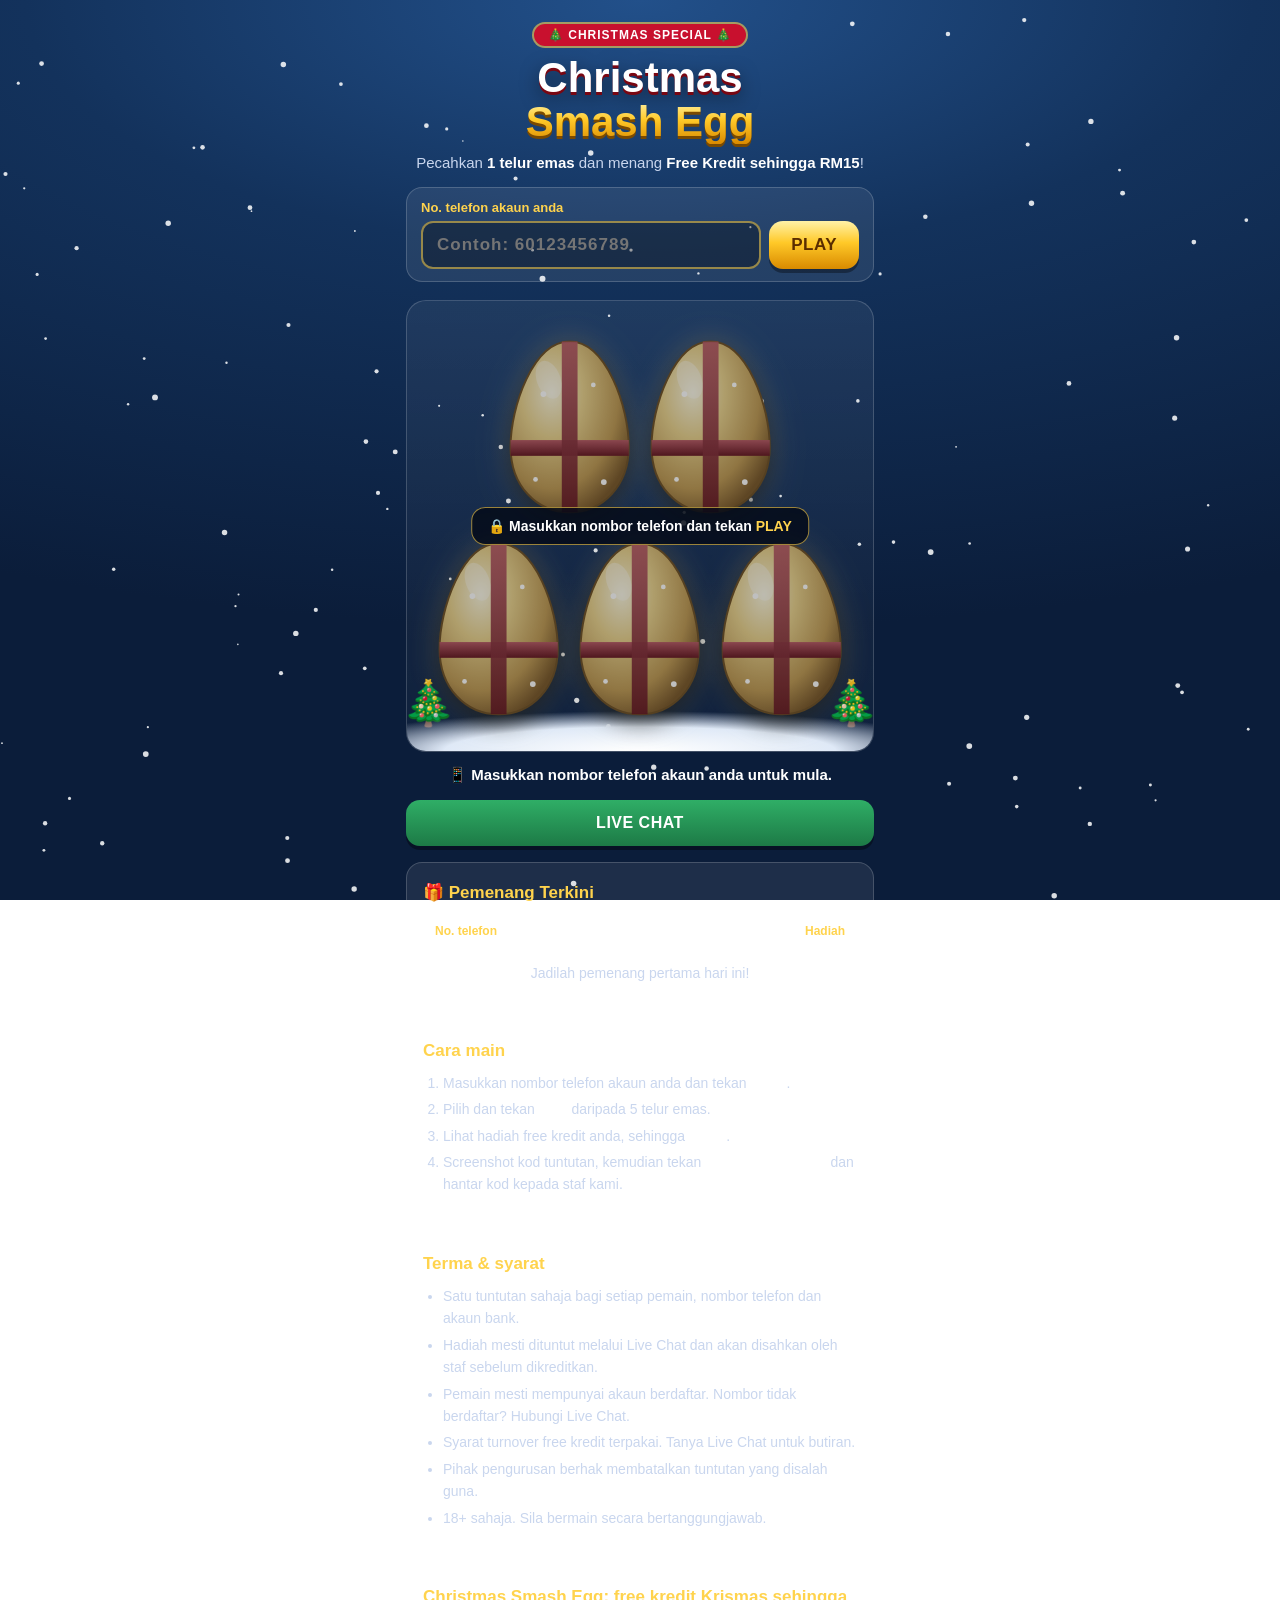
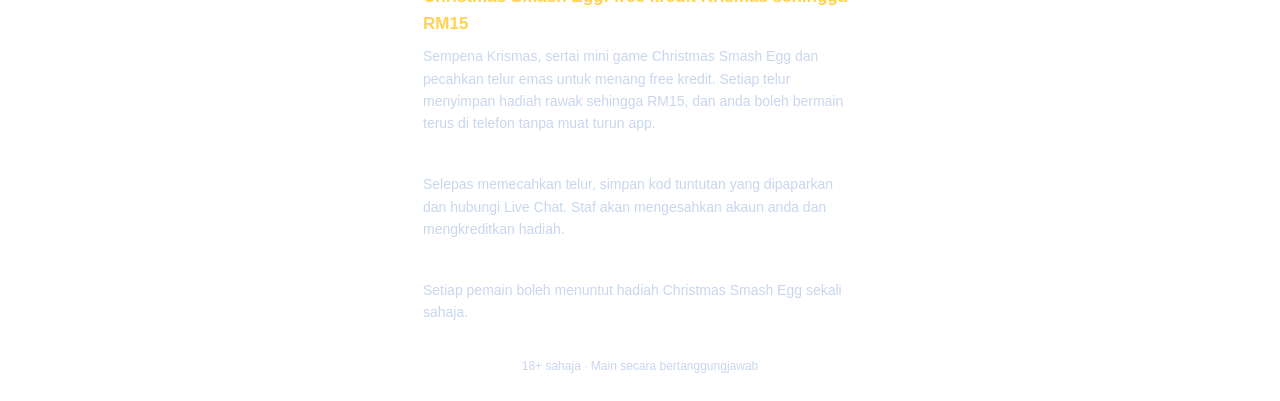
==== commit 9343d866: "Game lives at /smashegg/ggc; root redirects there Co-Authored-By: Claude Opus 5.5 <noreply@anthropic" ====
--- a/index.html
+++ b/index.html
@@ -11,7 +11,7 @@
   <meta property="og:description" content="Pecahkan telur emas Krismas dan menang free kredit sehingga RM15.">
   <meta name="theme-color" content="#0b1d3a">
   <link rel="icon" href="data:image/svg+xml,%3Csvg xmlns='http://www.w3.org/2000/svg' viewBox='0 0 100 140'%3E%3Cpath d='M50 5C78 5 95 55 95 85c0 30-20 50-45 50S5 115 5 85C5 55 22 5 50 5z' fill='%23f5c242'/%3E%3Crect x='5' y='70' width='90' height='14' fill='%23c8102e'/%3E%3C/svg%3E">
-  <link rel="stylesheet" href="styles.css">
+  <link rel="stylesheet" href="/styles.css">
 </head>
 <body>
   <canvas id="snow" aria-hidden="true"></canvas>
@@ -155,7 +155,7 @@
 
   <div class="fx" id="fx" aria-hidden="true"></div>
 
-  <script src="config.js"></script>
-  <script src="game.js"></script>
+  <script src="/config.js"></script>
+  <script src="/game.js"></script>
 </body>
 </html>
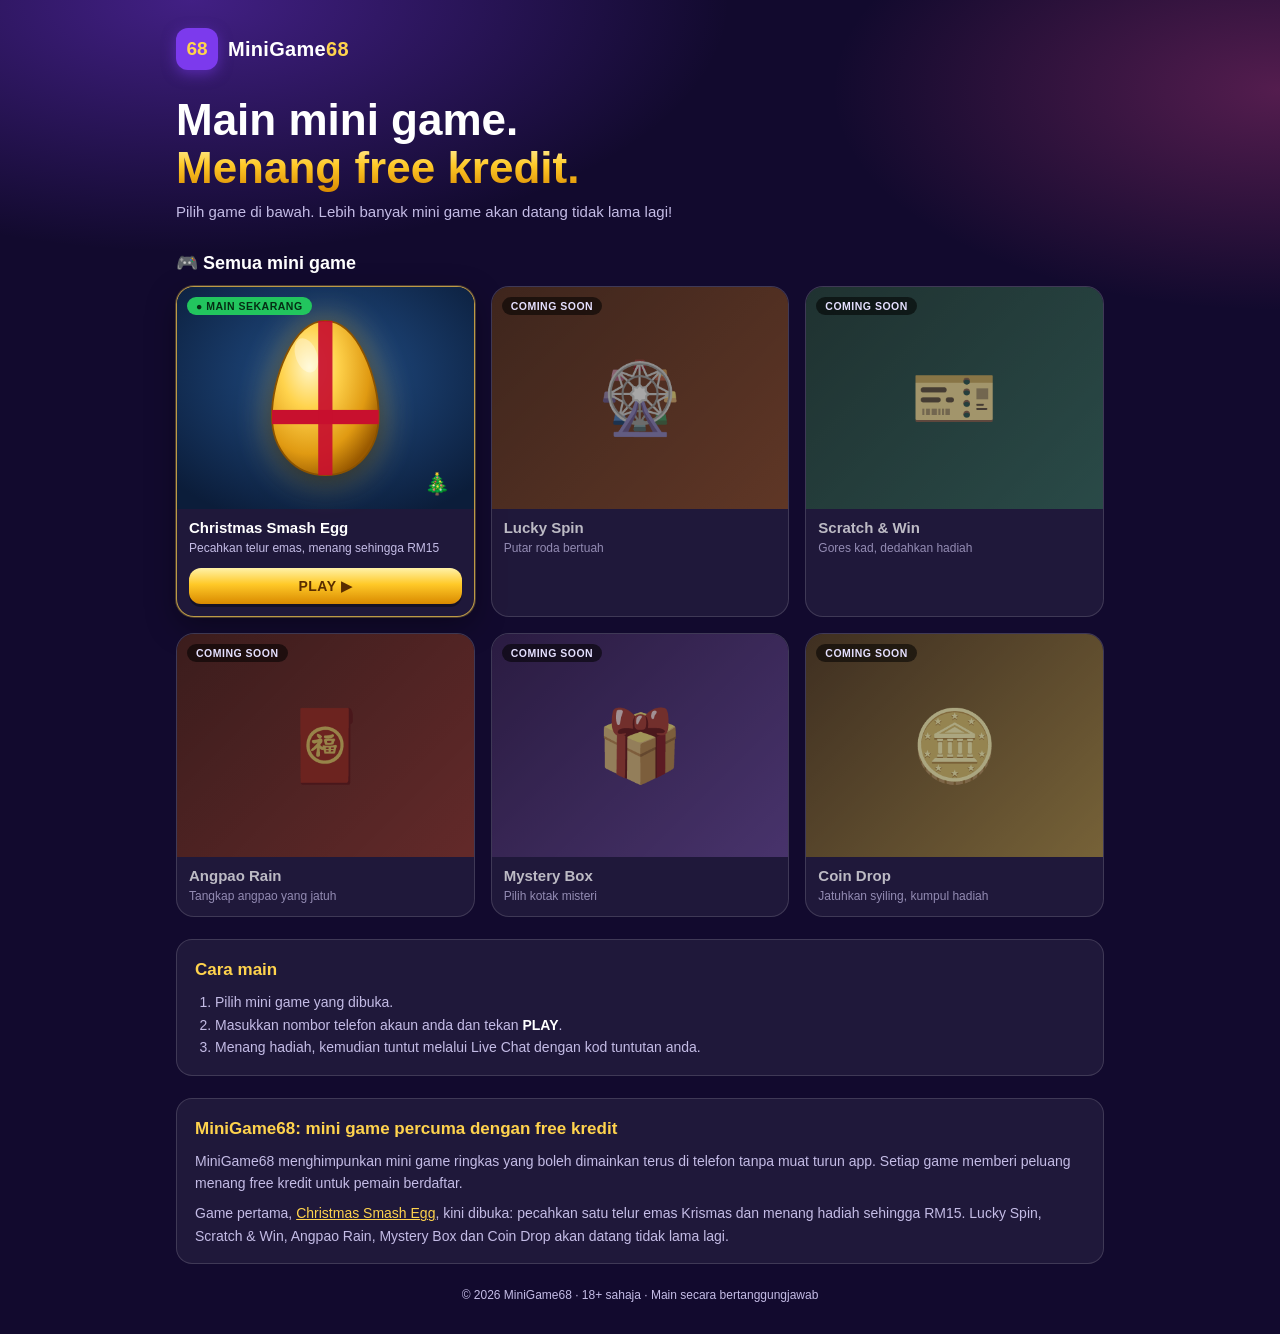
==== commit a7ffb2bb: "MiniGame68 home page with game list; smash egg links back home Co-Authored-By: Claude Opus 5.5 <nore" ====
--- a/index.html
+++ b/index.html
@@ -3,159 +3,100 @@
 <head>
   <meta charset="UTF-8">
   <meta name="viewport" content="width=device-width, initial-scale=1, viewport-fit=cover">
-  <title>Christmas Smash Egg – Menang Free Kredit Sehingga RM15</title>
-  <meta name="description" content="Main Christmas Smash Egg: pecahkan satu telur emas Krismas dan menang free kredit sehingga RM15. Tuntut hadiah anda melalui Live Chat. Satu tuntutan bagi setiap pemain.">
+  <title>MiniGame68 – Mini Game Percuma, Menang Free Kredit</title>
+  <meta name="description" content="MiniGame68: koleksi mini game percuma. Main Christmas Smash Egg sekarang dan menang free kredit sehingga RM15. Lebih banyak mini game akan datang.">
   <meta name="robots" content="index, follow">
+  <link rel="canonical" href="https://www.minigame68.store/">
   <meta property="og:type" content="website">
-  <meta property="og:title" content="Christmas Smash Egg – Menang Free Kredit Sehingga RM15">
-  <meta property="og:description" content="Pecahkan telur emas Krismas dan menang free kredit sehingga RM15.">
-  <meta name="theme-color" content="#0b1d3a">
-  <link rel="icon" href="data:image/svg+xml,%3Csvg xmlns='http://www.w3.org/2000/svg' viewBox='0 0 100 140'%3E%3Cpath d='M50 5C78 5 95 55 95 85c0 30-20 50-45 50S5 115 5 85C5 55 22 5 50 5z' fill='%23f5c242'/%3E%3Crect x='5' y='70' width='90' height='14' fill='%23c8102e'/%3E%3C/svg%3E">
-  <link rel="stylesheet" href="/styles.css">
+  <meta property="og:title" content="MiniGame68 – Mini Game Percuma, Menang Free Kredit">
+  <meta property="og:description" content="Main mini game percuma dan menang free kredit. Christmas Smash Egg kini dibuka!">
+  <meta property="og:url" content="https://www.minigame68.store/">
+  <meta name="theme-color" content="#120a2e">
+  <link rel="icon" href="data:image/svg+xml,%3Csvg xmlns='http://www.w3.org/2000/svg' viewBox='0 0 100 100'%3E%3Crect width='100' height='100' rx='22' fill='%237c3aed'/%3E%3Ctext x='50' y='66' font-size='46' text-anchor='middle' font-family='Arial' font-weight='900' fill='%23ffd34d'%3E68%3C/text%3E%3C/svg%3E">
+  <link rel="stylesheet" href="/home.css">
 </head>
 <body>
-  <canvas id="snow" aria-hidden="true"></canvas>
-
   <main class="app">
     <header class="top">
-      <div class="brand" id="brand"></div>
-      <p class="kicker">🎄 CHRISTMAS SPECIAL 🎄</p>
-      <h1>Christmas <span>Smash Egg</span></h1>
-      <p class="sub">Pecahkan <b>1 telur emas</b> dan menang <b>Free Kredit sehingga RM15</b>!</p>
+      <div class="logo"><span class="logo-mark">68</span><span class="logo-text">MiniGame<b>68</b></span></div>
+      <h1>Main mini game.<br><span>Menang free kredit.</span></h1>
+      <p class="sub">Pilih game di bawah. Lebih banyak mini game akan datang tidak lama lagi!</p>
     </header>
 
-    <!-- Shared gradients for the eggs. -->
-    <svg width="0" height="0" class="defs" aria-hidden="true">
-      <defs>
-        <radialGradient id="gold" cx="35%" cy="30%" r="75%">
-          <stop offset="0" stop-color="#fff6c7"/>
-          <stop offset=".35" stop-color="#ffd34d"/>
-          <stop offset=".75" stop-color="#e09a12"/>
-          <stop offset="1" stop-color="#9a5a00"/>
-        </radialGradient>
-        <linearGradient id="ribbon" x1="0" y1="0" x2="0" y2="1">
-          <stop offset="0" stop-color="#ff4a5f"/>
-          <stop offset="1" stop-color="#a50d22"/>
-        </linearGradient>
-        <clipPath id="topHalf"><path d="M0 0H100V68L88 76 76 64 64 78 52 63 40 77 28 64 16 76 0 66Z"/></clipPath>
-        <clipPath id="bottomHalf"><path d="M0 66L16 76 28 64 40 77 52 63 64 78 76 64 88 76 100 68V140H0Z"/></clipPath>
-        <g id="eggArt">
-          <path d="M50 5C78 5 95 55 95 85c0 30-20 50-45 50S5 115 5 85C5 55 22 5 50 5z" fill="url(#gold)" stroke="#8a5200" stroke-width="1.5"/>
-          <rect x="5" y="80" width="90" height="12" fill="url(#ribbon)"/>
-          <rect x="44" y="5" width="12" height="130" fill="url(#ribbon)" opacity=".92"/>
-          <circle cx="30" cy="45" r="2.2" fill="#fff"/><circle cx="68" cy="38" r="1.8" fill="#fff"/>
-          <circle cx="24" cy="110" r="1.8" fill="#fff"/><circle cx="76" cy="112" r="2.2" fill="#fff"/>
-          <ellipse cx="34" cy="34" rx="9" ry="15" fill="#fff" opacity=".35" transform="rotate(-20 34 34)"/>
-        </g>
-      </defs>
-    </svg>
+    <section aria-labelledby="gamesTitle">
+      <h2 class="section-title" id="gamesTitle">🎮 Semua mini game</h2>
+      <div class="games">
 
-    <p class="demo" id="demo" hidden>MOD PRATONTON: semua nombor boleh main dan hadiah tidak disimpan.</p>
+        <a class="game live" href="/smashegg/ggc">
+          <span class="badge live-badge">● MAIN SEKARANG</span>
+          <span class="art xmas" aria-hidden="true">
+            <svg viewBox="0 0 100 140">
+              <defs>
+                <radialGradient id="g" cx="35%" cy="30%" r="75%"><stop offset="0" stop-color="#fff6c7"/><stop offset=".35" stop-color="#ffd34d"/><stop offset=".75" stop-color="#e09a12"/><stop offset="1" stop-color="#9a5a00"/></radialGradient>
+              </defs>
+              <path d="M50 5C78 5 95 55 95 85c0 30-20 50-45 50S5 115 5 85C5 55 22 5 50 5z" fill="url(#g)" stroke="#8a5200" stroke-width="1.5"/>
+              <rect x="5" y="80" width="90" height="12" fill="#c8102e"/>
+              <rect x="44" y="5" width="12" height="130" fill="#c8102e" opacity=".92"/>
+              <ellipse cx="34" cy="34" rx="9" ry="15" fill="#fff" opacity=".35" transform="rotate(-20 34 34)"/>
+            </svg>
+            <span class="tree" aria-hidden="true">🎄</span>
+          </span>
+          <span class="info">
+            <b>Christmas Smash Egg</b>
+            <span>Pecahkan telur emas, menang sehingga RM15</span>
+          </span>
+          <span class="play">PLAY ▶</span>
+        </a>
 
-    <form class="phone" id="phoneForm" novalidate>
-      <label for="phone">No. telefon akaun anda</label>
-      <div class="phone-row">
-        <input id="phone" type="tel" inputmode="numeric" autocomplete="tel" placeholder="Contoh: 60123456789" maxlength="16">
-        <button class="btn gold play" id="playBtn" type="submit">PLAY</button>
+        <div class="game soon" aria-disabled="true">
+          <span class="badge">COMING SOON</span>
+          <span class="art spin" aria-hidden="true">🎡</span>
+          <span class="info"><b>Lucky Spin</b><span>Putar roda bertuah</span></span>
+        </div>
+
+        <div class="game soon" aria-disabled="true">
+          <span class="badge">COMING SOON</span>
+          <span class="art scratch" aria-hidden="true">🎫</span>
+          <span class="info"><b>Scratch &amp; Win</b><span>Gores kad, dedahkan hadiah</span></span>
+        </div>
+
+        <div class="game soon" aria-disabled="true">
+          <span class="badge">COMING SOON</span>
+          <span class="art angpao" aria-hidden="true">🧧</span>
+          <span class="info"><b>Angpao Rain</b><span>Tangkap angpao yang jatuh</span></span>
+        </div>
+
+        <div class="game soon" aria-disabled="true">
+          <span class="badge">COMING SOON</span>
+          <span class="art box" aria-hidden="true">🎁</span>
+          <span class="info"><b>Mystery Box</b><span>Pilih kotak misteri</span></span>
+        </div>
+
+        <div class="game soon" aria-disabled="true">
+          <span class="badge">COMING SOON</span>
+          <span class="art coin" aria-hidden="true">🪙</span>
+          <span class="info"><b>Coin Drop</b><span>Jatuhkan syiling, kumpul hadiah</span></span>
+        </div>
+
       </div>
-      <p class="phone-err" id="phoneErr" role="alert"></p>
-    </form>
-
-    <section class="stage locked" id="stage" aria-label="Pilih satu telur">
-      <div class="lock-note" id="lockNote">🔒 Masukkan nombor telefon dan tekan <b>PLAY</b></div>
-      <div class="tree left" aria-hidden="true">🎄</div>
-      <div class="tree right" aria-hidden="true">🎄</div>
-      <div class="eggs" id="eggs">
-        <button class="egg" type="button" data-i="0" aria-label="Pecahkan telur 1"></button>
-        <button class="egg" type="button" data-i="1" aria-label="Pecahkan telur 2"></button>
-        <button class="egg" type="button" data-i="2" aria-label="Pecahkan telur 3"></button>
-        <button class="egg" type="button" data-i="3" aria-label="Pecahkan telur 4"></button>
-        <button class="egg" type="button" data-i="4" aria-label="Pecahkan telur 5"></button>
-      </div>
-      <svg class="hammer" id="hammer" viewBox="0 0 120 120" aria-hidden="true">
-        <rect x="52" y="40" width="12" height="74" rx="5" fill="#8b4a1c" stroke="#5a2d0c" stroke-width="2"/>
-        <rect x="18" y="14" width="80" height="34" rx="8" fill="#c8102e" stroke="#7a0712" stroke-width="2"/>
-        <rect x="18" y="14" width="14" height="34" rx="5" fill="#ffd34d"/>
-        <rect x="84" y="14" width="14" height="34" rx="5" fill="#ffd34d"/>
-        <circle cx="58" cy="31" r="6" fill="#fff"/>
-      </svg>
-      <div class="ground" aria-hidden="true"></div>
-    </section>
-
-    <p class="status" id="status" role="status">📱 Masukkan nombor telefon akaun anda untuk mula.</p>
-
-    <section class="claimed" id="claimed" hidden>
-      <p>Anda sudah smash telur Krismas.</p>
-      <p class="claimed-prize">Hadiah anda: <b id="claimedAmount"></b></p>
-      <p>No. telefon: <b id="claimedPhone"></b></p>
-      <p>Kod tuntutan: <b id="claimedCode" class="code"></b></p>
-      <a class="btn gold" id="claimedBtn" target="_blank" rel="noopener">CLAIM AT LIVE CHAT</a>
-      <button class="other" type="button" id="otherNumber">Guna nombor telefon lain</button>
-    </section>
-
-    <div class="actions single">
-      <a class="btn green" id="chatBtn" target="_blank" rel="noopener">LIVE CHAT</a>
-    </div>
-
-    <section class="card winners" aria-labelledby="winnersTitle">
-      <h2 id="winnersTitle">🎁 Pemenang Terkini</h2>
-      <div class="win-head"><span>No. telefon</span><span>Hadiah</span></div>
-      <div class="win-window"><ul class="win-list" id="winList"></ul></div>
-      <p class="win-empty" id="winEmpty" hidden>Jadilah pemenang pertama hari ini!</p>
     </section>
 
     <section class="card how">
       <h2>Cara main</h2>
       <ol>
+        <li>Pilih mini game yang dibuka.</li>
         <li>Masukkan nombor telefon akaun anda dan tekan <b>PLAY</b>.</li>
-        <li>Pilih dan tekan <b>satu</b> daripada 5 telur emas.</li>
-        <li>Lihat hadiah free kredit anda, sehingga <b>RM15</b>.</li>
-        <li>Screenshot kod tuntutan, kemudian tekan <b>Claim at Live Chat</b> dan hantar kod kepada staf kami.</li>
+        <li>Menang hadiah, kemudian tuntut melalui Live Chat dengan kod tuntutan anda.</li>
       </ol>
     </section>
 
-    <section class="card terms">
-      <h2>Terma &amp; syarat</h2>
-      <ul>
-        <li>Satu tuntutan sahaja bagi setiap pemain, nombor telefon dan akaun bank.</li>
-        <li>Hadiah mesti dituntut melalui Live Chat dan akan disahkan oleh staf sebelum dikreditkan.</li>
-        <li>Pemain mesti mempunyai akaun berdaftar. Nombor tidak berdaftar? Hubungi Live Chat.</li>
-        <li>Syarat turnover free kredit terpakai. Tanya Live Chat untuk butiran.</li>
-        <li>Pihak pengurusan berhak membatalkan tuntutan yang disalah guna.</li>
-        <li>18+ sahaja. Sila bermain secara bertanggungjawab.</li>
-      </ul>
+    <section class="card seo">
+      <h2>MiniGame68: mini game percuma dengan free kredit</h2>
+      <p>MiniGame68 menghimpunkan mini game ringkas yang boleh dimainkan terus di telefon tanpa muat turun app. Setiap game memberi peluang menang free kredit untuk pemain berdaftar.</p>
+      <p>Game pertama, <a href="/smashegg/ggc">Christmas Smash Egg</a>, kini dibuka: pecahkan satu telur emas Krismas dan menang hadiah sehingga RM15. Lucky Spin, Scratch &amp; Win, Angpao Rain, Mystery Box dan Coin Drop akan datang tidak lama lagi.</p>
     </section>
 
-    <section class="card seo">
-      <h2>Christmas Smash Egg: free kredit Krismas sehingga RM15</h2>
-      <p>Sempena Krismas, sertai mini game Christmas Smash Egg dan pecahkan telur emas untuk menang free kredit. Setiap telur menyimpan hadiah rawak sehingga RM15, dan anda boleh bermain terus di telefon tanpa muat turun app.</p>
-      <h3>Bagaimana cara tuntut free kredit Krismas?</h3>
-      <p>Selepas memecahkan telur, simpan kod tuntutan yang dipaparkan dan hubungi Live Chat. Staf akan mengesahkan akaun anda dan mengkreditkan hadiah.</p>
-      <h3>Berapa kali boleh main?</h3>
-      <p>Setiap pemain boleh menuntut hadiah Christmas Smash Egg sekali sahaja.</p>
-    </section>
-
-    <footer class="foot">18+ sahaja · Main secara bertanggungjawab</footer>
+    <footer class="foot">© 2026 MiniGame68 · 18+ sahaja · Main secara bertanggungjawab</footer>
   </main>
-
-  <!-- Prize pop-up -->
-  <div class="modal" id="modal" hidden>
-    <div class="modal-box" role="dialog" aria-modal="true" aria-labelledby="modalTitle">
-      <p class="modal-kicker">🎉 TAHNIAH! 🎉</p>
-      <h2 id="modalTitle">Anda menang</h2>
-      <p class="prize" id="prize">RM0</p>
-      <p class="modal-sub">Free Kredit Krismas</p>
-      <p class="code-line">No. telefon: <b id="modalPhone"></b></p>
-      <p class="code-line">Kod tuntutan: <b id="code" class="code"></b></p>
-      <p class="hint">Screenshot skrin ini dan hantar kod kepada Live Chat untuk tuntut.</p>
-      <a class="btn gold" id="claimBtn" target="_blank" rel="noopener">CLAIM AT LIVE CHAT</a>
-      <button class="close" type="button" id="closeModal">Tutup</button>
-    </div>
-  </div>
-
-  <div class="fx" id="fx" aria-hidden="true"></div>
-
-  <script src="/config.js"></script>
-  <script src="/game.js"></script>
 </body>
 </html>
--- a/home.css
+++ b/home.css
@@ -0,0 +1,83 @@
+:root {
+  --bg: #120a2e;
+  --bg-2: #1d1147;
+  --card: rgba(255, 255, 255, .06);
+  --line: rgba(255, 255, 255, .14);
+  --text: #fff;
+  --muted: #c4bce6;
+  --gold: #ffd34d;
+  --gold-grad: linear-gradient(180deg, #fff2a8, #ffc928 45%, #d98a00);
+  --purple: #7c3aed;
+  --green: #22c55e;
+}
+
+* { box-sizing: border-box; margin: 0; padding: 0; }
+body {
+  min-height: 100vh;
+  font-family: "Segoe UI", Arial, Helvetica, sans-serif;
+  color: var(--text);
+  background:
+    radial-gradient(60% 40% at 15% 0%, rgba(124, 58, 237, .45), transparent 70%),
+    radial-gradient(50% 35% at 100% 10%, rgba(236, 72, 153, .3), transparent 70%),
+    var(--bg);
+  background-attachment: fixed;
+  -webkit-tap-highlight-color: transparent;
+}
+a { color: inherit; text-decoration: none; }
+
+.app { max-width: 960px; margin: 0 auto; padding: 22px 16px calc(32px + env(safe-area-inset-bottom)); }
+
+/* ---------- Header ---------- */
+.logo { display: flex; align-items: center; gap: 10px; }
+.logo-mark { display: grid; place-items: center; width: 42px; height: 42px; border-radius: 12px; background: var(--purple); color: var(--gold); font-weight: 900; font-size: 19px; box-shadow: 0 4px 14px rgba(124, 58, 237, .5); }
+.logo-text { font-size: 20px; font-weight: 800; letter-spacing: .3px; }
+.logo-text b { color: var(--gold); }
+.top { padding: 6px 0 4px; }
+h1 { margin-top: 26px; font-size: clamp(28px, 7vw, 44px); line-height: 1.1; font-weight: 900; }
+h1 span { background: var(--gold-grad); -webkit-background-clip: text; background-clip: text; color: transparent; }
+.sub { margin-top: 10px; max-width: 520px; font-size: 15px; color: var(--muted); }
+
+/* ---------- Game cards ---------- */
+.section-title { margin: 28px 0 12px; font-size: 18px; }
+.games { display: grid; grid-template-columns: repeat(2, minmax(0, 1fr)); gap: 12px; }
+@media (min-width: 720px) { .games { grid-template-columns: repeat(3, minmax(0, 1fr)); gap: 16px; } }
+
+.game { position: relative; display: flex; flex-direction: column; overflow: hidden; border-radius: 18px; background: var(--card); border: 1px solid var(--line); }
+.art { position: relative; display: grid; place-items: center; aspect-ratio: 4 / 3; font-size: clamp(46px, 13vw, 70px); }
+.info { display: grid; gap: 3px; padding: 10px 12px 12px; }
+.info b { font-size: 15px; line-height: 1.2; }
+.info span { font-size: 12px; color: var(--muted); line-height: 1.35; }
+.badge { position: absolute; z-index: 2; top: 10px; left: 10px; padding: 3px 9px; border-radius: 20px; background: rgba(0, 0, 0, .55); font-size: 10.5px; font-weight: 800; letter-spacing: .5px; color: #e5e0ff; }
+
+/* Playable game */
+.game.live { border-color: rgba(255, 211, 77, .7); box-shadow: 0 0 0 1px rgba(255, 211, 77, .25), 0 10px 30px rgba(0, 0, 0, .35); transition: transform .15s; }
+.game.live:hover { transform: translateY(-3px); }
+.game.live:active { transform: scale(.98); }
+.game.live:focus-visible { outline: 3px solid var(--gold); outline-offset: 3px; }
+.live-badge { background: var(--green); color: #052e14; }
+.art.xmas { background: radial-gradient(70% 70% at 50% 40%, #22508a, #0b1d3a); }
+.art.xmas svg { width: 40%; height: auto; filter: drop-shadow(0 6px 10px rgba(0, 0, 0, .45)) drop-shadow(0 0 16px rgba(255, 211, 77, .45)); animation: bob 2.4s ease-in-out infinite; }
+.art.xmas .tree { position: absolute; right: 8%; bottom: 6%; font-size: 30%; }
+@keyframes bob { 50% { transform: translateY(-6px); } }
+.play { margin: 0 12px 12px; padding: 10px; border-radius: 12px; text-align: center; background: var(--gold-grad); color: #5a2d00; font-weight: 900; font-size: 14px; letter-spacing: .5px; box-shadow: 0 3px 0 rgba(0, 0, 0, .35); }
+
+/* Coming soon */
+.game.soon { cursor: not-allowed; }
+.game.soon .art { filter: grayscale(.55) brightness(.7); }
+.game.soon .info { opacity: .7; }
+.art.spin { background: linear-gradient(135deg, #7c2d12, #c2410c); }
+.art.scratch { background: linear-gradient(135deg, #134e4a, #0f766e); }
+.art.angpao { background: linear-gradient(135deg, #7f1d1d, #dc2626); }
+.art.box { background: linear-gradient(135deg, #4c1d95, #7c3aed); }
+.art.coin { background: linear-gradient(135deg, #713f12, #ca8a04); }
+
+/* ---------- Text cards ---------- */
+.card { margin-top: 22px; padding: 16px 18px; border-radius: 16px; background: var(--card); border: 1px solid var(--line); font-size: 14px; line-height: 1.6; color: var(--muted); }
+.card h2 { margin-bottom: 8px; font-size: 17px; color: var(--gold); }
+.card ol { padding-left: 20px; }
+.card b { color: #fff; }
+.card p + p { margin-top: 8px; }
+.card a { color: var(--gold); text-decoration: underline; }
+.foot { margin-top: 24px; text-align: center; font-size: 12px; color: var(--muted); }
+
+@media (prefers-reduced-motion: reduce) { .art.xmas svg { animation: none; } }
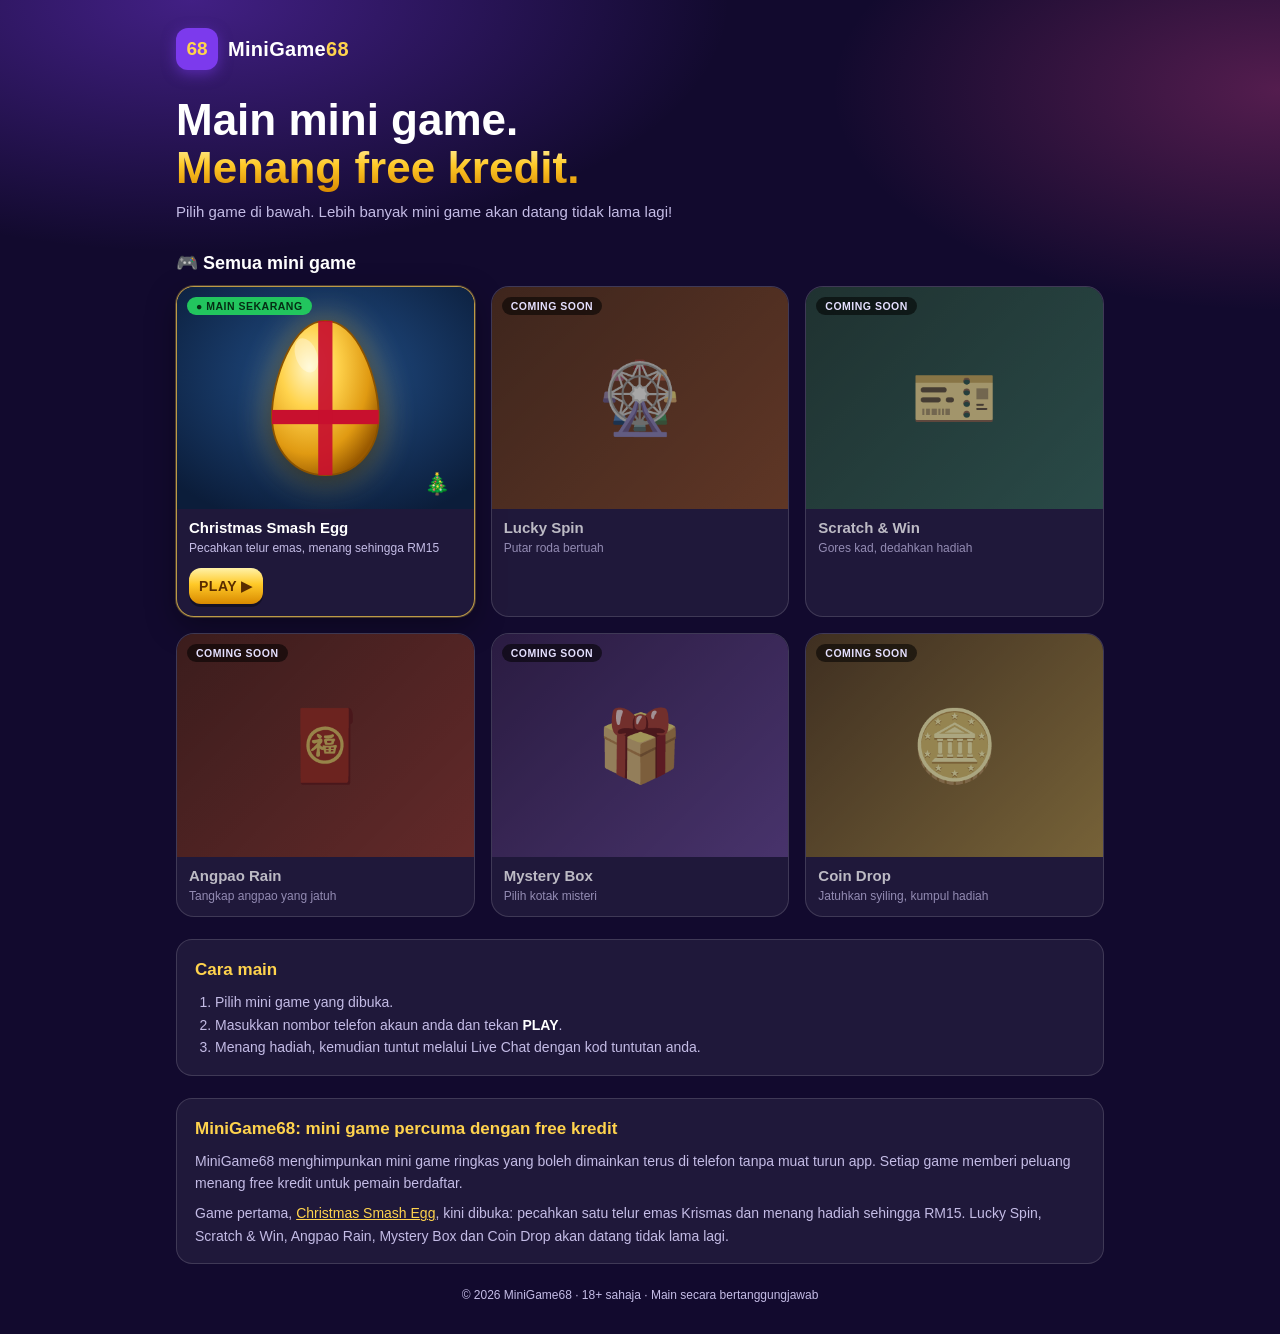
==== commit 2f2c812d: "Home PLAY lets players choose GGC or PPG; PPG live chat to ppg668.cc Co-Authored-By: Claude Opus 5.5" ====
--- a/index.html
+++ b/index.html
@@ -27,7 +27,7 @@
       <h2 class="section-title" id="gamesTitle">🎮 Semua mini game</h2>
       <div class="games">
 
-        <a class="game live" href="/smashegg/ggc">
+        <button class="game live" type="button" id="playSmash" aria-haspopup="dialog">
           <span class="badge live-badge">● MAIN SEKARANG</span>
           <span class="art xmas" aria-hidden="true">
             <svg viewBox="0 0 100 140">
@@ -46,7 +46,7 @@
             <span>Pecahkan telur emas, menang sehingga RM15</span>
           </span>
           <span class="play">PLAY ▶</span>
-        </a>
+        </button>
 
         <div class="game soon" aria-disabled="true">
           <span class="badge">COMING SOON</span>
@@ -98,5 +98,30 @@
 
     <footer class="foot">© 2026 MiniGame68 · 18+ sahaja · Main secara bertanggungjawab</footer>
   </main>
+
+  <!-- Choose platform for Christmas Smash Egg -->
+  <div class="picker" id="picker" hidden>
+    <div class="picker-box" role="dialog" aria-modal="true" aria-labelledby="pickerTitle">
+      <button class="picker-close" type="button" id="pickerClose" aria-label="Tutup">×</button>
+      <p class="picker-kicker">🎄 Christmas Smash Egg</p>
+      <h2 id="pickerTitle">Pilih platform anda</h2>
+      <p class="picker-sub">Pilih tempat akaun anda didaftarkan.</p>
+      <div class="picker-options">
+        <a class="pick ggc" href="/smashegg/ggc"><b>GGC</b><span>Main sekarang ▶</span></a>
+        <a class="pick ppg" href="/smashegg/ppg"><b>PPG</b><span>Main sekarang ▶</span></a>
+      </div>
+    </div>
+  </div>
+  <script>
+    (function () {
+      var picker = document.getElementById("picker");
+      var open = function () { picker.hidden = false; picker.querySelector(".pick").focus(); };
+      var close = function () { picker.hidden = true; };
+      document.getElementById("playSmash").addEventListener("click", open);
+      document.getElementById("pickerClose").addEventListener("click", close);
+      picker.addEventListener("click", function (e) { if (e.target === picker) close(); });
+      document.addEventListener("keydown", function (e) { if (e.key === "Escape") close(); });
+    })();
+  </script>
 </body>
 </html>
--- a/home.css
+++ b/home.css
@@ -81,3 +81,25 @@
 .foot { margin-top: 24px; text-align: center; font-size: 12px; color: var(--muted); }
 
 @media (prefers-reduced-motion: reduce) { .art.xmas svg { animation: none; } }
+
+/* The Smash Egg card is a button that opens the platform picker. */
+button.game { width: 100%; font: inherit; color: inherit; text-align: left; cursor: pointer; }
+
+/* ---------- Platform picker ---------- */
+.picker { position: fixed; inset: 0; z-index: 20; display: grid; place-items: center; padding: 16px; background: rgba(6, 3, 20, .78); }
+.picker[hidden] { display: none; }
+.picker-box { position: relative; width: 100%; max-width: 380px; padding: 24px 20px 20px; border-radius: 22px; text-align: center; background: linear-gradient(180deg, #2a1a66, #160d3a); border: 1px solid rgba(255, 211, 77, .55); box-shadow: 0 20px 60px rgba(0, 0, 0, .6); animation: pop .3s cubic-bezier(.2, 1.3, .4, 1); }
+@keyframes pop { from { transform: scale(.85); opacity: 0; } }
+.picker-close { position: absolute; top: 10px; right: 12px; width: 32px; height: 32px; border: 0; border-radius: 50%; background: rgba(255, 255, 255, .1); color: #fff; font-size: 20px; line-height: 1; cursor: pointer; }
+.picker-kicker { font-size: 13px; font-weight: 800; color: var(--gold); }
+.picker-box h2 { margin-top: 6px; font-size: 22px; }
+.picker-sub { margin-top: 4px; font-size: 13px; color: var(--muted); }
+.picker-options { display: grid; grid-template-columns: 1fr 1fr; gap: 12px; margin-top: 18px; }
+.pick { display: grid; gap: 6px; padding: 18px 10px; border-radius: 16px; font-weight: 800; box-shadow: 0 4px 0 rgba(0, 0, 0, .35); transition: transform .1s; }
+.pick:active { transform: translateY(2px); }
+.pick:focus-visible { outline: 3px solid var(--gold); outline-offset: 3px; }
+.pick b { font-size: 26px; letter-spacing: 1px; }
+.pick span { font-size: 12px; opacity: .9; }
+.pick.ggc { background: linear-gradient(180deg, #2fae66, #16733f); }
+.pick.ppg { background: linear-gradient(180deg, #ff4a5f, #a50d22); }
+@media (prefers-reduced-motion: reduce) { .picker-box { animation: none; } }
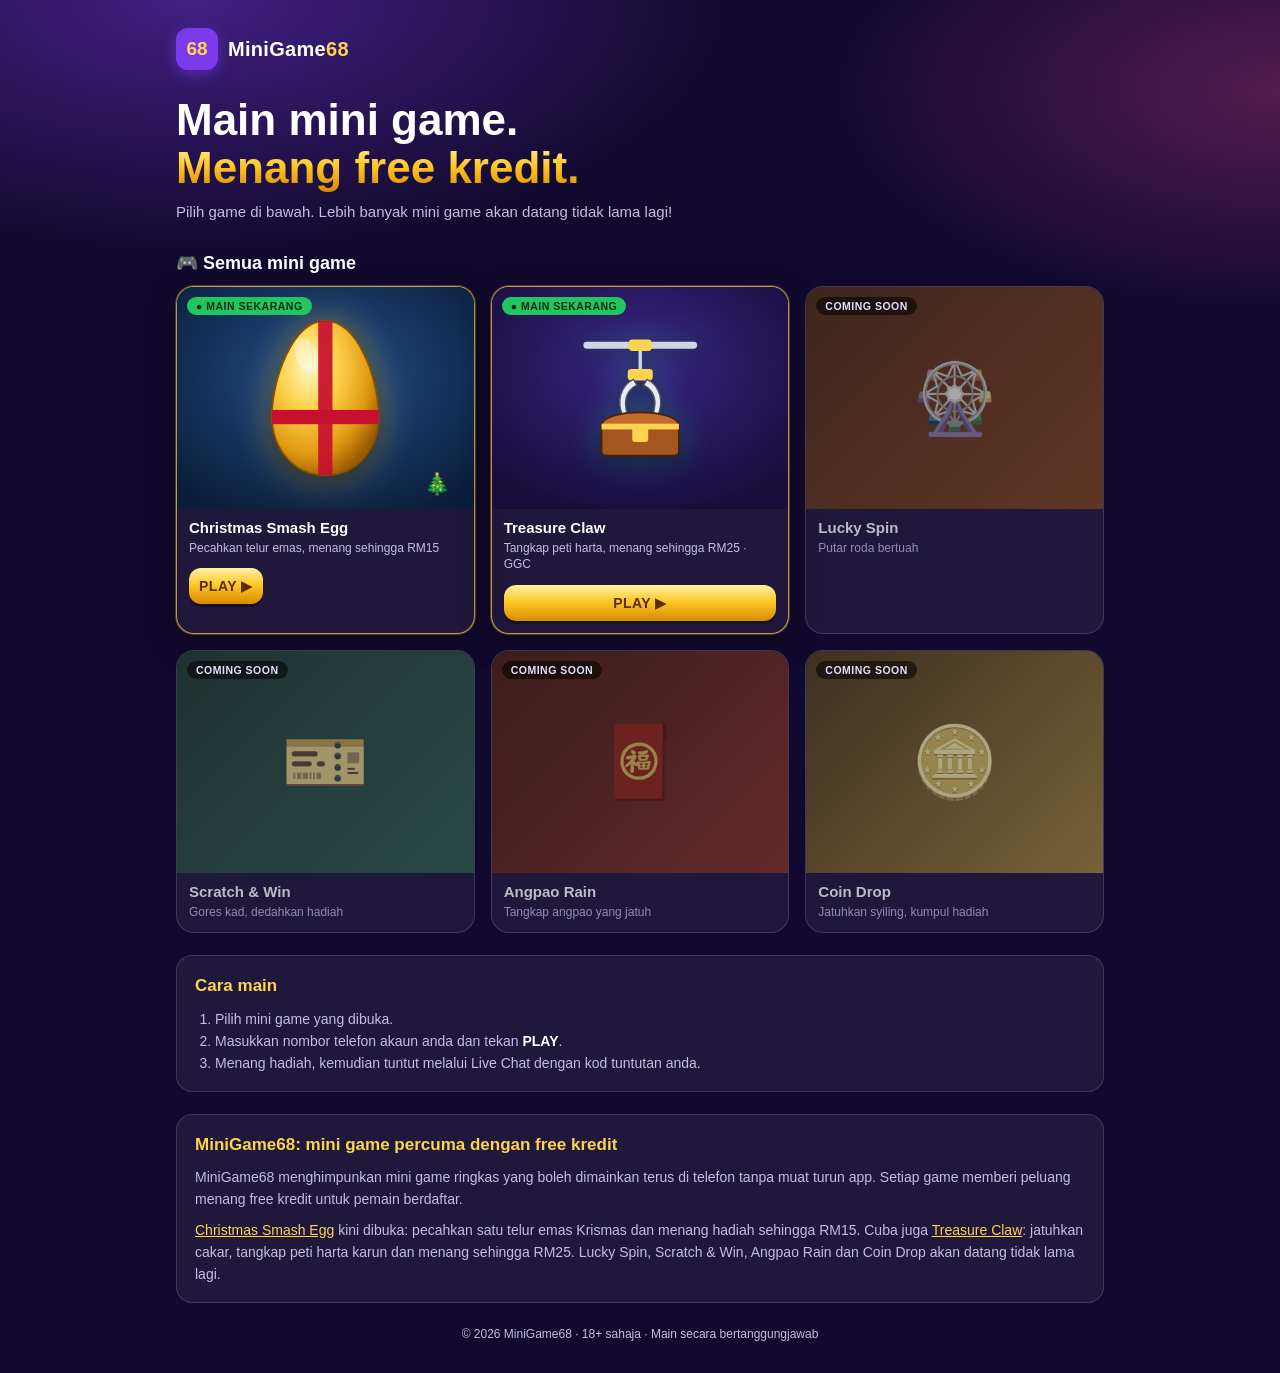
==== commit 384d9550: "Add Treasure Claw (GGC): own player list, Tier 1 prizes up to RM25, home page card Co-Authored-By: C" ====
--- a/index.html
+++ b/index.html
@@ -48,6 +48,28 @@
           <span class="play">PLAY ▶</span>
         </button>
 
+        <a class="game live" href="/claw/ggc">
+          <span class="badge live-badge">● MAIN SEKARANG</span>
+          <span class="art claw" aria-hidden="true">
+            <svg viewBox="0 0 120 110">
+              <rect x="10" y="6" width="100" height="6" rx="3" fill="#cfd5e1"/>
+              <rect x="50" y="4" width="20" height="10" rx="3" fill="#ffd34d"/>
+              <rect x="58.5" y="14" width="3" height="18" fill="#cfd5e1"/>
+              <rect x="49" y="30" width="22" height="10" rx="3" fill="#ffd34d"/>
+              <path d="M54 39c-12 6-15 20-9 33l4-2c-4-11-2-21 8-26zM66 39c12 6 15 20 9 33l-4-2c4-11 2-21-8-26z" fill="#e7ebf3" stroke="#4b5363" stroke-width="1.2"/>
+              <rect x="26" y="78" width="68" height="28" rx="4" fill="#a5551f" stroke="#4a2008" stroke-width="1.5"/>
+              <path d="M26 80c0-16 68-16 68 0z" fill="#c46a2a" stroke="#4a2008" stroke-width="1.5"/>
+              <rect x="26" y="78" width="68" height="5" fill="#ffd34d"/>
+              <rect x="53" y="80" width="14" height="14" rx="2" fill="#ffd34d"/>
+            </svg>
+          </span>
+          <span class="info">
+            <b>Treasure Claw</b>
+            <span>Tangkap peti harta, menang sehingga RM25 · GGC</span>
+          </span>
+          <span class="play">PLAY ▶</span>
+        </a>
+
         <div class="game soon" aria-disabled="true">
           <span class="badge">COMING SOON</span>
           <span class="art spin" aria-hidden="true">🎡</span>
@@ -64,12 +86,6 @@
           <span class="badge">COMING SOON</span>
           <span class="art angpao" aria-hidden="true">🧧</span>
           <span class="info"><b>Angpao Rain</b><span>Tangkap angpao yang jatuh</span></span>
-        </div>
-
-        <div class="game soon" aria-disabled="true">
-          <span class="badge">COMING SOON</span>
-          <span class="art box" aria-hidden="true">🎁</span>
-          <span class="info"><b>Mystery Box</b><span>Pilih kotak misteri</span></span>
         </div>
 
         <div class="game soon" aria-disabled="true">
@@ -93,7 +109,7 @@
     <section class="card seo">
       <h2>MiniGame68: mini game percuma dengan free kredit</h2>
       <p>MiniGame68 menghimpunkan mini game ringkas yang boleh dimainkan terus di telefon tanpa muat turun app. Setiap game memberi peluang menang free kredit untuk pemain berdaftar.</p>
-      <p>Game pertama, <a href="/smashegg/ggc">Christmas Smash Egg</a>, kini dibuka: pecahkan satu telur emas Krismas dan menang hadiah sehingga RM15. Lucky Spin, Scratch &amp; Win, Angpao Rain, Mystery Box dan Coin Drop akan datang tidak lama lagi.</p>
+      <p><a href="/smashegg/ggc">Christmas Smash Egg</a> kini dibuka: pecahkan satu telur emas Krismas dan menang hadiah sehingga RM15. Cuba juga <a href="/claw/ggc">Treasure Claw</a>: jatuhkan cakar, tangkap peti harta karun dan menang sehingga RM25. Lucky Spin, Scratch &amp; Win, Angpao Rain dan Coin Drop akan datang tidak lama lagi.</p>
     </section>
 
     <footer class="foot">© 2026 MiniGame68 · 18+ sahaja · Main secara bertanggungjawab</footer>
--- a/home.css
+++ b/home.css
@@ -103,3 +103,6 @@
 .pick.ggc { background: linear-gradient(180deg, #2fae66, #16733f); }
 .pick.ppg { background: linear-gradient(180deg, #ff4a5f, #a50d22); }
 @media (prefers-reduced-motion: reduce) { .picker-box { animation: none; } }
+.art.claw { background: radial-gradient(70% 70% at 50% 35%, #3a2585, #160d3a); }
+.art.claw svg { width: 46%; height: auto; filter: drop-shadow(0 6px 10px rgba(0, 0, 0, .45)) drop-shadow(0 0 14px rgba(51, 214, 196, .35)); animation: bob 2.6s ease-in-out infinite; }
+@media (prefers-reduced-motion: reduce) { .art.claw svg { animation: none; } }
